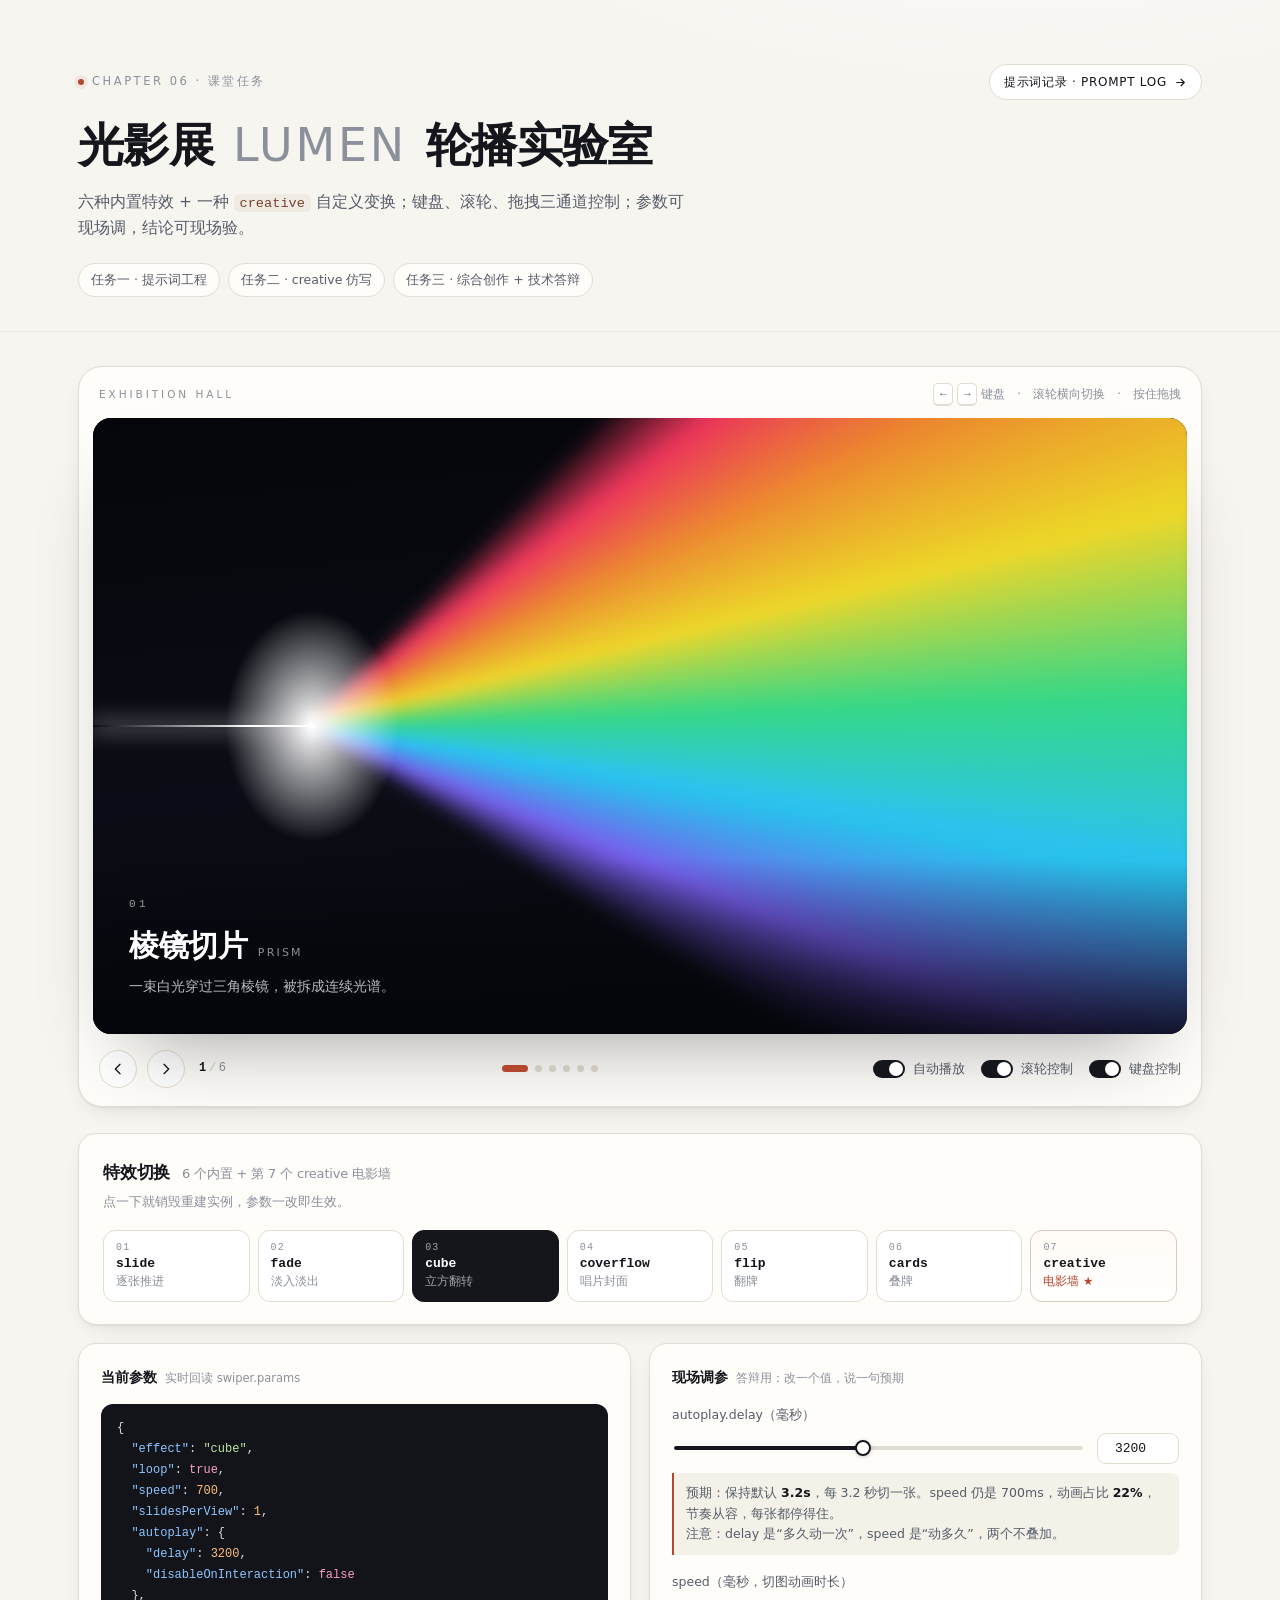
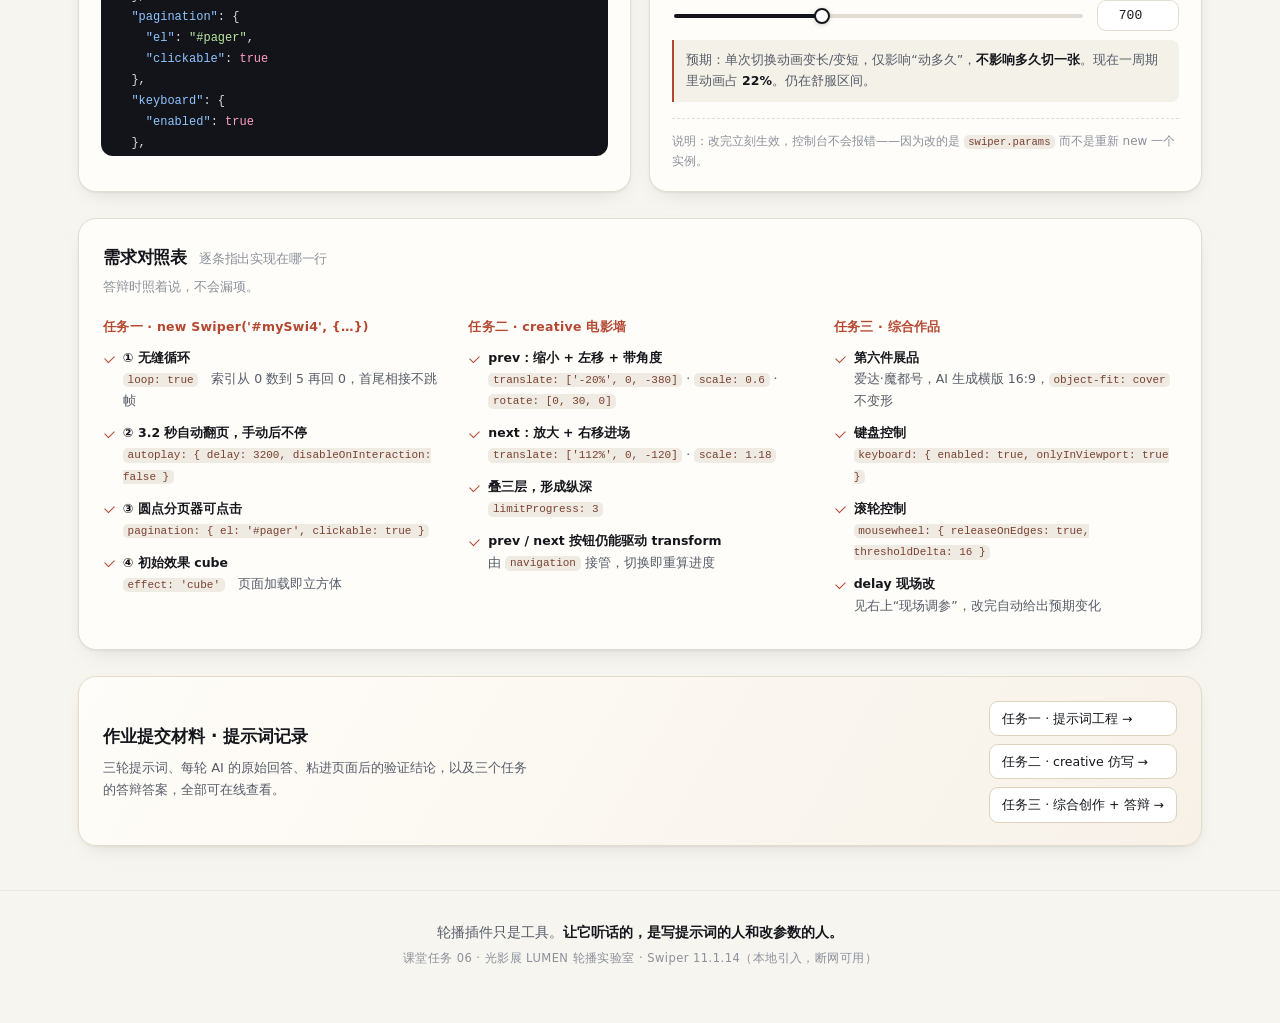
==== index.html @ ff717655 "课堂任务06: Swiper 轮播实验室（提示词工程 / creative 仿写 / 综合创作）" ====
<!doctype html>
<html lang="zh-CN">
<head>
<meta charset="utf-8" />
<meta name="viewport" content="width=device-width, initial-scale=1" />
<title>光影展 LUMEN · 轮播实验室 | 课堂任务 06</title>
<link rel="stylesheet" href="vendor/swiper-bundle.min.css" />
<link rel="stylesheet" href="css/style.css" />
</head>
<body>

<header class="masthead">
  <div class="wrap">
    <div class="masthead__top">
      <p class="kicker"><span class="kicker__dot"></span>CHAPTER 06 · 课堂任务</p>
      <a class="toplink" href="prompts.html">
        提示词记录 · PROMPT LOG
        <svg viewBox="0 0 24 24" aria-hidden="true"><path d="M5 12h14M13 6l6 6-6 6" /></svg>
      </a>
    </div>
    <h1>光影展 <span class="latin">LUMEN</span> 轮播实验室</h1>
    <p class="lede">六种内置特效 + 一种 <code>creative</code> 自定义变换；键盘、滚轮、拖拽三通道控制；参数可现场调，结论可现场验。</p>
    <ul class="badges">
      <li>任务一 · 提示词工程</li>
      <li>任务二 · creative 仿写</li>
      <li>任务三 · 综合创作 + 技术答辩</li>
    </ul>
  </div>
</header>

<main class="wrap">

  <!-- ================= 舞台 ================= -->
  <section class="stage" aria-label="轮播演示区">
    <div class="stage__bar">
      <span class="stage__label">EXHIBITION HALL</span>
      <span class="stage__hint">
        <kbd>←</kbd><kbd>→</kbd> 键盘　·　滚轮横向切换　·　按住拖拽
      </span>
    </div>

    <div class="stage__frame">
      <div class="swiper" id="mySwi4">
        <div class="swiper-wrapper">

          <div class="swiper-slide" data-name="棱镜切片" data-en="PRISM" data-desc="一束白光穿过三角棱镜，被拆成连续光谱——所谓“白”，其实是一整套颜色挤在一起。">
            <div class="art art--prism"></div>
            <div class="slide__caption">
              <span class="slide__no">01</span>
              <h2>棱镜切片<span class="slide__en">PRISM</span></h2>
              <p>一束白光穿过三角棱镜，被拆成连续光谱。</p>
            </div>
          </div>

          <div class="swiper-slide" data-name="霓虹谱" data-en="NEON" data-desc="单色光管按十二平均律排布，把听觉的频率关系翻译成视觉的间距关系。">
            <div class="art art--neon"></div>
            <div class="slide__caption">
              <span class="slide__no">02</span>
              <h2>霓虹谱<span class="slide__en">NEON</span></h2>
              <p>十二根光管，按十二平均律排开。</p>
            </div>
          </div>

          <div class="swiper-slide" data-name="液光" data-en="LIQUID LIGHT" data-desc="三色光在雾箱里缓慢对流，每一次对流的边界都不会重复。">
            <div class="art art--liquid"></div>
            <div class="slide__caption">
              <span class="slide__no">03</span>
              <h2>液光<span class="slide__en">LIQUID LIGHT</span></h2>
              <p>三色光在雾箱里对流，边界永不重复。</p>
            </div>
          </div>

          <div class="swiper-slide" data-name="光轨" data-en="TRACES" data-desc="长曝光记录下的城市车流，像一张被拉长的心电图。">
            <div class="art art--trails"></div>
            <div class="slide__caption">
              <span class="slide__no">04</span>
              <h2>光轨<span class="slide__en">TRACES</span></h2>
              <p>长曝光记录下的车流，是城市的心电图。</p>
            </div>
          </div>

          <div class="swiper-slide" data-name="光谱墙" data-en="SPECTRUM WALL" data-desc="七色竖条与观众的呼吸同步，走近一步，它就亮一分。">
            <div class="art art--spectrum"></div>
            <div class="slide__caption">
              <span class="slide__no">05</span>
              <h2>光谱墙<span class="slide__en">SPECTRUM WALL</span></h2>
              <p>七色竖条随呼吸明暗，走近就亮一分。</p>
            </div>
          </div>

          <div class="swiper-slide" data-name="爱达·魔都号" data-en="ADORA MAGIC CITY" data-desc="首艘国产大型邮轮，2024 年 1 月 1 日自上海吴淞口开启商业首航。总吨位 13.55 万吨，全长 323.6 米，2125 间客房，满载可容纳 5246 人。图由 AI 生成（横版 16:9）。">
            <img class="art art--photo" src="img/exhibit-06-adora.png" alt="黄昏海面上的大型邮轮，AI 生成示意图" />
            <div class="slide__caption">
              <span class="slide__no">06</span>
              <h2>爱达·魔都号<span class="slide__en">ADORA MAGIC CITY</span></h2>
              <p>首艘国产大型邮轮 · 2024.01.01 商业首航 · 13.55 万吨</p>
            </div>
          </div>

        </div>
      </div>
    </div>

    <!-- 控制器 -->
    <div class="controls">
      <div class="controls__nav">
        <button class="navbtn" id="btnPrev" type="button" aria-label="上一张">
          <svg viewBox="0 0 24 24" aria-hidden="true"><path d="M15 5 8 12l7 7" /></svg>
        </button>
        <button class="navbtn" id="btnNext" type="button" aria-label="下一张">
          <svg viewBox="0 0 24 24" aria-hidden="true"><path d="m9 5 7 7-7 7" /></svg>
        </button>
        <span class="counter"><b id="curIndex">1</b><i>/</i><span id="totalIndex">6</span></span>
      </div>

      <div class="swiper-pagination" id="pager"></div>

      <div class="controls__switches">
        <label class="switch">
          <input type="checkbox" id="chkAutoplay" checked />
          <span class="switch__track"><span class="switch__knob"></span></span>
          <span class="switch__text">自动播放</span>
        </label>
        <label class="switch">
          <input type="checkbox" id="chkWheel" checked />
          <span class="switch__track"><span class="switch__knob"></span></span>
          <span class="switch__text">滚轮控制</span>
        </label>
        <label class="switch">
          <input type="checkbox" id="chkKeys" checked />
          <span class="switch__track"><span class="switch__knob"></span></span>
          <span class="switch__text">键盘控制</span>
        </label>
      </div>
    </div>
  </section>

  <!-- ================= 特效切换 ================= -->
  <section class="panel" aria-labelledby="fxTitle">
    <div class="panel__head">
      <h2 id="fxTitle">特效切换 <span class="panel__sub">6 个内置 + 第 7 个 creative 电影墙</span></h2>
      <p class="panel__note">点一下就销毁重建实例，参数一改即生效。</p>
    </div>

    <div class="fxbar" id="fxbar" role="tablist" aria-label="轮播特效">
      <button class="fx" data-fx="slide" role="tab" aria-selected="false"><i>01</i>slide<i class="fx__cn">逐张推进</i></button>
      <button class="fx" data-fx="fade" role="tab" aria-selected="false"><i>02</i>fade<i class="fx__cn">淡入淡出</i></button>
      <button class="fx is-active" data-fx="cube" role="tab" aria-selected="true"><i>03</i>cube<i class="fx__cn">立方翻转</i></button>
      <button class="fx" data-fx="coverflow" role="tab" aria-selected="false"><i>04</i>coverflow<i class="fx__cn">唱片封面</i></button>
      <button class="fx" data-fx="flip" role="tab" aria-selected="false"><i>05</i>flip<i class="fx__cn">翻牌</i></button>
      <button class="fx" data-fx="cards" role="tab" aria-selected="false"><i>06</i>cards<i class="fx__cn">叠牌</i></button>
      <button class="fx fx--star" data-fx="creative" role="tab" aria-selected="false"><i>07</i>creative<i class="fx__cn">电影墙 ★</i></button>
    </div>
  </section>

  <!-- ================= 参数与说明 ================= -->
  <section class="grid">
    <article class="card">
      <h3 class="card__title">当前参数 <span class="card__hint">实时回读 swiper.params</span></h3>
      <pre class="code" id="paramDump"></pre>
    </article>

    <article class="card">
      <h3 class="card__title">现场调参 <span class="card__hint">答辩用：改一个值，说一句预期</span></h3>

      <div class="knob">
        <label for="delayInput">autoplay.delay（毫秒）</label>
        <div class="knob__row">
          <input type="range" id="delayRange" min="800" max="6000" step="100" value="3200" />
          <input type="number" id="delayInput" min="800" max="6000" step="100" value="3200" />
        </div>
        <p class="knob__say" id="delaySay"></p>
      </div>

      <div class="knob">
        <label for="speedInput">speed（毫秒，切图动画时长）</label>
        <div class="knob__row">
          <input type="range" id="speedRange" min="200" max="1600" step="50" value="700" />
          <input type="number" id="speedInput" min="200" max="1600" step="50" value="700" />
        </div>
        <p class="knob__say" id="speedSay"></p>
      </div>

      <p class="card__foot">说明：改完立刻生效，控制台不会报错——因为改的是 <code>swiper.params</code> 而不是重新 new 一个实例。</p>
    </article>
  </section>

  <!-- ================= 任务对照 ================= -->
  <section class="panel">
    <div class="panel__head">
      <h2>需求对照表 <span class="panel__sub">逐条指出实现在哪一行</span></h2>
      <p class="panel__note">答辩时照着说，不会漏项。</p>
    </div>
    <div class="checklist">
      <div class="checklist__col">
        <h4>任务一 · new Swiper('#mySwi4', {…})</h4>
        <ul>
          <li><b>① 无缝循环</b><code>loop: true</code>　索引从 0 数到 5 再回 0，首尾相接不跳帧</li>
          <li><b>② 3.2 秒自动翻页，手动后不停</b><code>autoplay: { delay: 3200, disableOnInteraction: false }</code></li>
          <li><b>③ 圆点分页器可点击</b><code>pagination: { el: '#pager', clickable: true }</code></li>
          <li><b>④ 初始效果 cube</b><code>effect: 'cube'</code>　页面加载即立方体</li>
        </ul>
      </div>
      <div class="checklist__col">
        <h4>任务二 · creative 电影墙</h4>
        <ul>
          <li><b>prev：缩小 + 左移 + 带角度</b><code>translate: ['-20%', 0, -380]</code> · <code>scale: 0.6</code> · <code>rotate: [0, 30, 0]</code></li>
          <li><b>next：放大 + 右移进场</b><code>translate: ['112%', 0, -120]</code> · <code>scale: 1.18</code></li>
          <li><b>叠三层，形成纵深</b><code>limitProgress: 3</code></li>
          <li><b>prev / next 按钮仍能驱动 transform</b>由 <code>navigation</code> 接管，切换即重算进度</li>
        </ul>
      </div>
      <div class="checklist__col">
        <h4>任务三 · 综合作品</h4>
        <ul>
          <li><b>第六件展品</b>爱达·魔都号，AI 生成横版 16:9，<code>object-fit: cover</code> 不变形</li>
          <li><b>键盘控制</b><code>keyboard: { enabled: true, onlyInViewport: true }</code></li>
          <li><b>滚轮控制</b><code>mousewheel: { releaseOnEdges: true, thresholdDelta: 16 }</code></li>
          <li><b>delay 现场改</b>见右上“现场调参”，改完自动给出预期变化</li>
        </ul>
      </div>
    </div>
  </section>

  <!-- ================= 提交材料入口 ================= -->
  <section class="panel cta">
    <div class="cta__text">
      <h2>作业提交材料 · 提示词记录</h2>
      <p>三轮提示词、每轮 AI 的原始回答、粘进页面后的验证结论，以及三个任务的答辩答案，全部可在线查看。</p>
    </div>
    <div class="cta__links">
      <a href="prompts.html#t1">任务一 · 提示词工程 →</a>
      <a href="prompts.html#t2">任务二 · creative 仿写 →</a>
      <a href="prompts.html#t3">任务三 · 综合创作 + 答辩 →</a>
    </div>
  </section>

</main>

<footer class="foot">
  <p>轮播插件只是工具。<b>让它听话的，是写提示词的人和改参数的人。</b></p>
  <p class="foot__meta">课堂任务 06 · 光影展 LUMEN 轮播实验室 · Swiper 11.1.14（本地引入，断网可用）</p>
</footer>

<script src="vendor/swiper-bundle.min.js"></script>
<script src="js/main.js"></script>
</body>
</html>
---- css/style.css ----
/* =========================================================
   光影展 LUMEN · 轮播实验室
   亮色展厅 + 深色展台。Swiper 11.1.14
   ========================================================= */

:root{
  --paper:      #f7f5f0;
  --paper-2:    #fffdf9;
  --ink:        #14161c;
  --ink-2:      #565c68;
  --ink-3:      #8b909b;
  --line:       #e2ddD2;
  --line-soft:  #ece8df;
  --accent:     #b4472f;
  --accent-soft:#f3e7e2;
  --stage:      #07080d;
  --radius:     18px;
  --shadow-sm:  0 1px 2px rgba(20,22,28,.05), 0 8px 24px -12px rgba(20,22,28,.18);
  --shadow-lg:  0 40px 80px -40px rgba(20,22,28,.45);
}

*{ box-sizing:border-box; }

html{ -webkit-text-size-adjust:100%; }

body{
  margin:0;
  background:
    radial-gradient(1200px 600px at 80% -10%, #fff 0%, rgba(255,255,255,0) 60%),
    var(--paper);
  color:var(--ink);
  font-family:system-ui,-apple-system,"Segoe UI","PingFang SC","Microsoft YaHei",sans-serif;
  font-size:15px;
  line-height:1.7;
  -webkit-font-smoothing:antialiased;
}

.wrap{ width:100%; max-width:1180px; margin:0 auto; padding:0 28px; }

code,kbd,pre{ font-family:ui-monospace,"SFMono-Regular",Consolas,"Liberation Mono",monospace; }
code{ font-size:.88em; background:#efebe2; color:#7a4131; padding:.12em .42em; border-radius:5px; }

/* ---------------------------- 页头 ---------------------------- */
.masthead{
  padding:64px 0 34px;
  border-bottom:1px solid var(--line-soft);
  margin-bottom:34px;
}
.kicker{
  display:inline-flex; align-items:center; gap:8px;
  margin:0 0 18px;
  font-size:11.5px; letter-spacing:.22em; text-transform:uppercase;
  color:var(--ink-3);
}
.kicker__dot{
  width:6px; height:6px; border-radius:50%;
  background:var(--accent);
  box-shadow:0 0 0 4px var(--accent-soft);
}
.masthead h1{
  margin:0 0 16px;
  font-size:clamp(30px,4.2vw,46px);
  line-height:1.18;
  letter-spacing:-.015em;
  font-weight:700;
  word-break:keep-all;      /* 中文按“词”换行，不把“轮播实验室”拆成“轮播实验/室” */
  text-wrap:balance;
}
.latin{
  font-style:normal;
  font-weight:300;
  letter-spacing:.06em;
  color:var(--ink-3);
  margin:0 .08em;
}
.lede{
  margin:0 0 22px;
  max-width:62ch;
  color:var(--ink-2);
  font-size:15.5px;
}
.badges{ display:flex; flex-wrap:wrap; gap:8px; margin:0; padding:0; list-style:none; }
.badges li{
  font-size:12.5px;
  padding:5px 12px;
  border:1px solid var(--line);
  border-radius:999px;
  color:var(--ink-2);
  background:var(--paper-2);
}

/* ---------------------------- 展台 ---------------------------- */
.stage{
  border:1px solid var(--line);
  background:var(--paper-2);
  border-radius:calc(var(--radius) + 6px);
  padding:14px;
  box-shadow:var(--shadow-sm);
}
.stage__bar{
  display:flex; align-items:center; justify-content:space-between; gap:16px;
  padding:2px 6px 12px;
}
.stage__label{
  font-size:10.5px; letter-spacing:.28em; color:var(--ink-3);
}
.stage__hint{
  font-size:12px; color:var(--ink-3);
  display:flex; align-items:center; gap:4px; flex-wrap:wrap;
}
kbd{
  display:inline-block;
  min-width:20px; text-align:center;
  padding:1px 5px;
  border:1px solid var(--line);
  border-bottom-width:2px;
  border-radius:5px;
  background:#fff;
  font-size:11px;
  color:var(--ink-2);
}

.stage__frame{
  position:relative;
  aspect-ratio:16/9;
  border-radius:var(--radius);
  overflow:hidden;
  background:var(--stage);
  box-shadow:var(--shadow-lg), inset 0 0 0 1px rgba(255,255,255,.06);
}

.swiper{ width:100%; height:100%; }

.swiper-slide{
  overflow:hidden;
  background:var(--stage);
  border-radius:calc(var(--radius) - 2px);
}

/* ---------------------------- 展品视觉（CSS 光影装置） ---------------------------- */
.art{ position:absolute; inset:0; }

/* 颗粒感，统一质感 */
.art::after{
  content:"";
  position:absolute; inset:0;
  pointer-events:none;
  opacity:.13;
  mix-blend-mode:overlay;
  background-image:url("data:image/svg+xml,%3Csvg xmlns='http://www.w3.org/2000/svg' width='140' height='140'%3E%3Cfilter id='n'%3E%3CfeTurbulence type='fractalNoise' baseFrequency='.85' numOctaves='3' stitchTiles='stitch'/%3E%3C/filter%3E%3Crect width='140' height='140' filter='url(%23n)' opacity='.55'/%3E%3C/svg%3E");
}

/* 01 棱镜 */
.art--prism{
  background:
    radial-gradient(11% 26% at 20% 50%, #fff 0%, rgba(255,255,255,.55) 32%, rgba(255,255,255,0) 72%),
    linear-gradient(175deg,#05060a 0%,#0b0d16 55%,#05060a 100%);
}
.art--prism::before{
  content:"";
  position:absolute; left:19%; top:50%;
  width:82%; height:180%;
  transform:translateY(-50%);
  background:conic-gradient(from 0deg at 0% 50%,
    rgba(255,59,92,0)    44deg,
    rgba(255,59,92,.92)  53deg,
    rgba(255,146,59,.92) 64deg,
    rgba(255,229,59,.92) 76deg,
    rgba(72,224,143,.92) 88deg,
    rgba(59,200,255,.92) 100deg,
    rgba(123,97,255,.92) 112deg,
    rgba(123,97,255,0)   122deg);
  filter:blur(7px) saturate(1.2);
  mix-blend-mode:screen;
}
/* 入射白光 */
.art--prism::after{
  content:"";
  position:absolute; left:0; top:50%;
  width:20%; height:2px;
  transform:translateY(-1px);
  background:linear-gradient(90deg,rgba(255,255,255,0),#fff 72%,rgba(255,255,255,.9));
  box-shadow:0 0 22px 3px rgba(255,255,255,.5);
  opacity:1; mix-blend-mode:normal;
}

/* 02 霓虹 */
.art--neon{
  background:radial-gradient(120% 95% at 50% 112%, #1c1132 0%, #0a0711 52%, #05060a 100%);
}
.art--neon::before{
  content:"";
  position:absolute; inset:20% 9% 16%;
  background:repeating-linear-gradient(90deg,
    transparent 0 4.4%,
    rgba(255,62,140,.95) 4.4% 5.7%,
    transparent 5.7% 9.6%);
  border-radius:8px;
  filter:drop-shadow(0 0 16px rgba(255,62,140,.6)) blur(.35px);
  -webkit-mask:linear-gradient(90deg,transparent,#000 9%,#000 91%,transparent);
          mask:linear-gradient(90deg,transparent,#000 9%,#000 91%,transparent);
}

/* 03 液光 */
.art--liquid{
  background:
    radial-gradient(58% 78% at 22% 32%, rgba(43,27,107,.95), rgba(0,0,0,0) 66%),
    radial-gradient(52% 66% at 74% 62%, rgba(15,111,122,.92), rgba(0,0,0,0) 66%),
    radial-gradient(44% 56% at 52% 16%, rgba(122,31,77,.85), rgba(0,0,0,0) 66%),
    #05060b;
}
.art--liquid::before{
  content:"";
  position:absolute; inset:-16%;
  background:
    radial-gradient(closest-side at 32% 42%, rgba(122,170,255,.85), rgba(0,0,0,0)),
    radial-gradient(closest-side at 67% 58%, rgba(255,120,180,.8),  rgba(0,0,0,0)),
    radial-gradient(closest-side at 46% 72%, rgba(120,255,214,.5),  rgba(0,0,0,0));
  filter:blur(58px) contrast(1.25) saturate(1.3);
  mix-blend-mode:screen;
}

/* 04 光轨 */
.art--trails{
  background:radial-gradient(85% 85% at 16% 20%, #0a1430 0%, #04050a 72%);
}
.art--trails::before{
  content:"";
  position:absolute; inset:-32%;
  transform:rotate(-16deg);
  background:repeating-linear-gradient(90deg,
    transparent 0 30px,
    rgba(120,200,255,.82) 30px 34px,
    transparent 34px 72px,
    rgba(255,140,90,.7) 72px 75px,
    transparent 75px 132px);
  filter:blur(2.4px);
  mix-blend-mode:screen;
  opacity:.85;
  -webkit-mask:linear-gradient(118deg,#000 18%,rgba(0,0,0,0) 86%);
          mask:linear-gradient(118deg,#000 18%,rgba(0,0,0,0) 86%);
}

/* 05 光谱墙 */
.art--spectrum{
  background:radial-gradient(95% 75% at 50% 50%, #0c0e18, #04050a 78%);
}
.art--spectrum::before{
  content:"";
  position:absolute; inset:16% 12%;
  background:linear-gradient(90deg,#ff2d55,#ff9500,#ffe600,#34d399,#22d3ee,#4f7cff,#a855f7,#ff2d55);
  -webkit-mask:repeating-linear-gradient(90deg,#000 0 10px,transparent 10px 15px);
          mask:repeating-linear-gradient(90deg,#000 0 10px,transparent 10px 15px);
  filter:blur(1.1px) saturate(1.3);
  box-shadow:0 0 90px rgba(120,120,255,.38);
}

/* 06 AI 生成实拍感图片 */
img.art--photo{
  width:100%; height:100%;
  object-fit:cover;
  object-position:center 38%;
  display:block;
}

/* 文字压层 */
.slide__caption{
  position:absolute; left:0; right:0; bottom:0;
  padding:clamp(16px,3.2vw,36px);
  padding-right:clamp(90px,16vw,180px);
  color:#fff;
  background:linear-gradient(to top,rgba(4,5,10,.86) 0%,rgba(4,5,10,.42) 46%,rgba(4,5,10,0) 100%);
}
.slide__no{
  display:block;
  font-family:ui-monospace,Consolas,monospace;
  font-size:11px; letter-spacing:.3em;
  color:rgba(255,255,255,.6);
  margin-bottom:6px;
}
.slide__caption h2{
  margin:0 0 4px;
  font-size:clamp(18px,2.5vw,30px);
  font-weight:700;
  letter-spacing:-.01em;
  display:flex; align-items:baseline; gap:10px; flex-wrap:wrap;
}
.slide__en{
  font-size:11px; font-weight:400; letter-spacing:.2em;
  color:rgba(255,255,255,.55);
}
.slide__caption p{
  margin:0;
  font-size:clamp(12px,1.2vw,13.5px);
  color:rgba(255,255,255,.72);
  max-width:46ch;
}

/* ---------------------------- 控制器 ---------------------------- */
.controls{
  display:flex; align-items:center; justify-content:space-between;
  gap:18px; flex-wrap:wrap;
  padding:16px 6px 4px;
}
.controls__nav{ display:flex; align-items:center; gap:10px; }

.navbtn{
  width:38px; height:38px;
  display:grid; place-items:center;
  border:1px solid var(--line);
  border-radius:50%;
  background:#fff;
  color:var(--ink);
  cursor:pointer;
  transition:background .18s ease, color .18s ease, border-color .18s ease, transform .18s ease;
}
.navbtn svg{ width:16px; height:16px; fill:none; stroke:currentColor; stroke-width:2; stroke-linecap:round; stroke-linejoin:round; }
.navbtn:hover{ background:var(--ink); color:#fff; border-color:var(--ink); }
.navbtn:active{ transform:scale(.94); }
.navbtn.swiper-button-disabled{ opacity:.32; cursor:default; }
.navbtn:focus-visible{ outline:2px solid var(--accent); outline-offset:2px; }

.counter{
  font-family:ui-monospace,Consolas,monospace;
  font-size:12px; color:var(--ink-3);
  margin-left:4px; letter-spacing:.06em;
}
.counter b{ color:var(--ink); font-weight:600; }
.counter i{ font-style:normal; margin:0 2px; opacity:.5; }

/* 分页器（外部元素，需覆盖 Swiper 的绝对定位） */
.swiper-pagination{
  position:static !important;
  display:flex; align-items:center; gap:7px;
  width:auto !important;
  transform:none !important;
}
.swiper-pagination-bullet{
  width:7px; height:7px; margin:0 !important;
  border-radius:999px;
  background:#cfc9bd;
  opacity:1;
  transition:width .25s ease, background .25s ease;
}
.swiper-pagination-bullet-active{
  width:26px;
  background:var(--accent);
}

.controls__switches{ display:flex; align-items:center; gap:16px; flex-wrap:wrap; }

.switch{ display:inline-flex; align-items:center; gap:8px; cursor:pointer; user-select:none; }
.switch input{ position:absolute; opacity:0; width:0; height:0; }
.switch__track{
  width:32px; height:18px; border-radius:999px;
  background:#dcd6ca;
  position:relative;
  transition:background .2s ease;
  flex:0 0 auto;
}
.switch__knob{
  position:absolute; top:2px; left:2px;
  width:14px; height:14px; border-radius:50%;
  background:#fff;
  box-shadow:0 1px 2px rgba(0,0,0,.22);
  transition:transform .2s ease;
}
.switch input:checked + .switch__track{ background:var(--ink); }
.switch input:checked + .switch__track .switch__knob{ transform:translateX(14px); }
.switch input:focus-visible + .switch__track{ outline:2px solid var(--accent); outline-offset:2px; }
.switch__text{ font-size:12.5px; color:var(--ink-2); }

/* ---------------------------- 面板 ---------------------------- */
.panel{
  margin-top:26px;
  border:1px solid var(--line);
  background:var(--paper-2);
  border-radius:var(--radius);
  padding:24px 24px 22px;
  box-shadow:var(--shadow-sm);
}
.panel__head{ margin-bottom:18px; }
.panel__head h2{
  margin:0 0 4px;
  font-size:17px; font-weight:650; letter-spacing:-.01em;
}
.panel__sub{ font-weight:400; font-size:13px; color:var(--ink-3); margin-left:6px; }
.panel__note{ margin:0; font-size:12.5px; color:var(--ink-3); }

/* 特效按钮 */
.fxbar{ display:grid; grid-template-columns:repeat(7,minmax(0,1fr)); gap:8px; }
.fx{
  position:relative;
  display:flex; flex-direction:column; align-items:flex-start; gap:3px;
  padding:11px 12px 12px;
  border:1px solid var(--line);
  border-radius:12px;
  background:#fff;
  color:var(--ink);
  font-family:ui-monospace,Consolas,monospace;
  font-size:13px; font-weight:600;
  cursor:pointer;
  text-align:left;
  transition:border-color .18s ease, background .18s ease, color .18s ease, transform .18s ease;
}
.fx i{
  font-style:normal;
  font-size:10px; letter-spacing:.12em;
  color:var(--ink-3);
  font-weight:400;
}
.fx .fx__cn{
  font-family:system-ui,"PingFang SC","Microsoft YaHei",sans-serif;
  font-size:11.5px; font-weight:400; color:var(--ink-3);
  letter-spacing:0;
}
.fx:hover{ border-color:#c9c2b4; transform:translateY(-1px); }
.fx.is-active{
  background:var(--ink); color:#fff; border-color:var(--ink);
}
.fx.is-active i,.fx.is-active .fx__cn{ color:rgba(255,255,255,.6); }
.fx--star{ border-color:#ddc9b8; background:linear-gradient(180deg,#fffaf5,#fff); }
.fx--star .fx__cn{ color:var(--accent); }
.fx--star.is-active{ background:linear-gradient(180deg,#b4472f,#9a3722); border-color:#9a3722; }
.fx--star.is-active .fx__cn{ color:rgba(255,255,255,.78); }
.fx:focus-visible{ outline:2px solid var(--accent); outline-offset:2px; }

/* ---------------------------- 两列卡片 ---------------------------- */
.grid{
  display:grid; grid-template-columns:1fr 1fr; gap:18px;
  margin-top:18px;
}
.card{
  border:1px solid var(--line);
  background:var(--paper-2);
  border-radius:var(--radius);
  padding:22px 22px 20px;
  box-shadow:var(--shadow-sm);
  min-width:0;
}
.card__title{
  margin:0 0 14px;
  font-size:14px; font-weight:650;
  display:flex; align-items:baseline; gap:8px; flex-wrap:wrap;
}
.card__hint{ font-size:11.5px; font-weight:400; color:var(--ink-3); }
.card__foot{
  margin:16px 0 0;
  padding-top:13px;
  border-top:1px dashed var(--line);
  font-size:12px; color:var(--ink-3); line-height:1.65;
}

.code{
  margin:0;
  padding:14px 16px;
  background:#12141a;
  color:#d7dbe4;
  border-radius:12px;
  font-size:12px;
  line-height:1.75;
  overflow:auto;
  max-height:352px;
}
.code .k{ color:#8ec5ff; }
.code .s{ color:#b8e6a0; }
.code .n{ color:#ffbf7a; }
.code .b{ color:#ff9ec4; }
.code .c{ color:#6d7484; }

.knob{ margin-bottom:16px; }
.knob:last-of-type{ margin-bottom:0; }
.knob label{ display:block; font-size:12.5px; color:var(--ink-2); margin-bottom:8px; }
.knob__row{ display:flex; align-items:center; gap:12px; }

input[type="range"]{
  -webkit-appearance:none; appearance:none;
  flex:1; height:4px; border-radius:999px;
  background:linear-gradient(90deg,var(--ink) 0%,var(--ink) 40%,#e2ddd2 40%,#e2ddd2 100%);
  outline:none;
}
input[type="range"]::-webkit-slider-thumb{
  -webkit-appearance:none; appearance:none;
  width:16px; height:16px; border-radius:50%;
  background:#fff; border:2px solid var(--ink);
  cursor:pointer; box-shadow:0 1px 4px rgba(0,0,0,.2);
}
input[type="number"]{
  width:82px;
  padding:7px 9px;
  border:1px solid var(--line);
  border-radius:9px;
  background:#fff;
  font-family:ui-monospace,Consolas,monospace;
  font-size:13px;
  color:var(--ink);
  text-align:center;
}
input[type="number"]:focus{ outline:2px solid var(--accent); outline-offset:1px; border-color:transparent; }

.knob__say{
  margin:9px 0 0;
  font-size:12.5px;
  line-height:1.66;
  color:var(--ink-2);
  padding:10px 12px;
  background:#f4f1e9;
  border-left:2px solid var(--accent);
  border-radius:0 8px 8px 0;
}
.knob__say b{ color:var(--ink); }

/* ---------------------------- 对照表 ---------------------------- */
.checklist{ display:grid; grid-template-columns:repeat(3,1fr); gap:22px; }
.checklist__col h4{
  margin:0 0 10px;
  font-size:12.5px; font-weight:650;
  color:var(--accent);
  letter-spacing:.02em;
}
.checklist__col ul{ margin:0; padding:0; list-style:none; }
.checklist__col li{
  position:relative;
  padding-left:20px;
  margin-bottom:11px;
  font-size:12.5px;
  line-height:1.7;
  color:var(--ink-2);
}
.checklist__col li::before{
  content:"";
  position:absolute; left:2px; top:.62em;
  width:8px; height:5px;
  border-left:1.6px solid var(--accent);
  border-bottom:1.6px solid var(--accent);
  transform:rotate(-45deg);
}
.checklist__col li b{ display:block; color:var(--ink); font-weight:600; }
.checklist__col code{ font-size:11px; }

/* ---------------------------- 页脚 ---------------------------- */
.foot{
  margin-top:44px;
  padding:30px 0 48px;
  border-top:1px solid var(--line-soft);
  text-align:center;
}
.foot p{ margin:0 0 6px; font-size:13.5px; color:var(--ink-2); }
.foot b{ color:var(--ink); }
.foot__meta{ font-size:11.5px !important; color:var(--ink-3) !important; letter-spacing:.04em; }

/* ---------------------------- 响应式 ---------------------------- */
@media (max-width:920px){
  .grid{ grid-template-columns:1fr; }
  .checklist{ grid-template-columns:1fr; gap:16px; }
  .fxbar{ grid-template-columns:repeat(4,minmax(0,1fr)); }
  .masthead{ padding:44px 0 26px; }
}
@media (max-width:640px){
  .wrap{ padding:0 16px; }
  .stage{ padding:9px; }
  .stage__hint{ display:none; }
  .fxbar{ grid-template-columns:repeat(2,minmax(0,1fr)); }
  .controls{ gap:12px; }
  .controls__switches{ gap:12px; }
  .panel{ padding:18px 16px; }
  .slide__caption{ padding-right:clamp(16px,3.2vw,36px); }
}

@media (prefers-reduced-motion:reduce){
  *{ transition-duration:.01ms !important; }
}

/* =========================================================
   附加：首页 → 提示词记录的入口
   ========================================================= */
.masthead__top{
  display:flex; align-items:center; justify-content:space-between;
  gap:16px; flex-wrap:wrap;
  margin-bottom:18px;
}
.masthead__top .kicker{ margin:0; }

.toplink{
  display:inline-flex; align-items:center; gap:7px;
  padding:7px 14px;
  border:1px solid var(--line);
  border-radius:999px;
  background:#fff;
  color:var(--ink);
  text-decoration:none;
  font-size:12px; letter-spacing:.06em;
  transition:border-color .18s ease, background .18s ease, color .18s ease;
}
.toplink:hover{ border-color:var(--ink); background:var(--ink); color:#fff; }
.toplink svg{ width:13px; height:13px; fill:none; stroke:currentColor; stroke-width:2; stroke-linecap:round; stroke-linejoin:round; }

/* 提交材料入口卡片 */
.cta{
  display:flex; align-items:center; justify-content:space-between;
  gap:26px; flex-wrap:wrap;
  background:linear-gradient(120deg,#fffdf9 0%, #f7f1e8 100%);
  border-color:#e5dbcb;
}
.cta__text{ min-width:260px; flex:1; }
.cta__text h2{ margin:0 0 6px; font-size:17px; font-weight:650; }
.cta__text p{ margin:0; font-size:13px; color:var(--ink-2); max-width:52ch; }
.cta__links{ display:flex; flex-direction:column; gap:8px; }
.cta__links a{
  display:inline-flex; align-items:center; gap:6px;
  font-size:12.5px; color:var(--ink);
  text-decoration:none;
  padding:6px 12px;
  border:1px solid #ddd0bc;
  border-radius:9px;
  background:#fff;
  transition:border-color .18s, transform .18s, color .18s;
}
.cta__links a:hover{ border-color:var(--accent); color:var(--accent); transform:translateX(2px); }

/* =========================================================
   提示词记录页（prompts.html）
   ========================================================= */
.page-log{ background:var(--paper); }

.masthead--log{ padding-bottom:30px; }
.masthead--log .wrap{ max-width:900px; }
.log-nav{ display:flex; gap:9px; flex-wrap:wrap; margin-top:22px; }
.btn{
  display:inline-flex; align-items:center; gap:6px;
  padding:8px 15px;
  border:1px solid var(--ink);
  border-radius:999px;
  background:var(--ink);
  color:#fff;
  font-size:12.5px;
  text-decoration:none;
  transition:opacity .18s, transform .18s;
}
.btn:hover{ opacity:.86; transform:translateY(-1px); }
.btn--ghost{ background:#fff; color:var(--ink-2); border-color:var(--line); }
.btn--ghost:hover{ border-color:var(--ink); color:var(--ink); opacity:1; }

.log-wrap{ max-width:900px; padding-bottom:10px; }

.log-sec{
  padding:8px 0 34px;
  border-bottom:1px solid var(--line-soft);
  margin-bottom:34px;
}
.log-sec:last-of-type{ border-bottom:0; }

.log-sec__head{ margin-bottom:22px; }
.log-sec__no{
  display:inline-block;
  font-family:ui-monospace,Consolas,monospace;
  font-size:10.5px; letter-spacing:.24em;
  color:var(--accent);
  border:1px solid var(--accent-soft);
  background:var(--accent-soft);
  padding:3px 9px;
  border-radius:5px;
  margin-bottom:10px;
}
.log-sec__head h2{
  margin:0 0 10px;
  font-size:clamp(20px,2.6vw,26px);
  line-height:1.35;
  letter-spacing:-.01em;
}
.log-sec__goal{
  margin:0;
  font-size:13.5px;
  color:var(--ink-2);
  line-height:1.8;
  padding:12px 15px;
  background:#f2eee6;
  border-radius:10px;
}

.round{
  margin-top:26px;
  padding-top:24px;
  border-top:1px dashed var(--line);
}
.round:first-of-type{ border-top:0; padding-top:0; }
.round__tag{
  display:inline-block;
  font-family:ui-monospace,Consolas,monospace;
  font-size:11px; letter-spacing:.16em;
  color:var(--ink-3);
  margin-bottom:12px;
}
.round__tag--ok{ color:#2f7d51; }

/* 提示词块 */
.prompt{
  border:1px solid #d9cdb9;
  border-left:3px solid var(--accent);
  border-radius:0 12px 12px 0;
  background:linear-gradient(180deg,#fffaf3,#fffdf9);
  overflow:hidden;
}
.prompt__head{
  display:flex; align-items:center; justify-content:space-between; gap:12px;
  padding:10px 15px;
  border-bottom:1px solid #ece2d3;
  font-size:11.5px; letter-spacing:.12em; text-transform:uppercase;
  color:var(--ink-3);
}
.copy{
  border:1px solid var(--line);
  background:#fff;
  color:var(--ink-2);
  font-size:11px;
  padding:3px 9px;
  border-radius:6px;
  cursor:pointer;
  letter-spacing:0;
  transition:all .16s ease;
}
.copy:hover{ border-color:var(--ink); color:var(--ink); }
.copy.is-done{ border-color:#2f7d51; color:#2f7d51; }
.prompt__body{
  padding:14px 16px;
  font-size:13.5px;
  line-height:1.85;
  color:var(--ink);
}

/* AI 回答块 */
.answer{
  margin-top:12px;
  border-radius:12px;
  overflow:hidden;
  border:1px solid #232733;
  background:#12141a;
}
.answer--bad{ border-color:#6b2b23; }
.answer__head{
  display:flex; align-items:center; gap:8px;
  padding:9px 15px;
  border-bottom:1px solid rgba(255,255,255,.08);
  font-size:11.5px; letter-spacing:.1em;
  color:#9aa1b1;
}
.answer--bad .answer__head{ color:#e79c8e; }
.answer__head em{ font-style:normal; font-size:10.5px; color:#5f6675; }
.answer pre{
  margin:0;
  padding:15px 17px;
  overflow-x:auto;
  font-size:12px;
  line-height:1.8;
  color:#d7dbe4;
}
.answer pre code{ background:none; color:inherit; padding:0; font-size:inherit; }
.answer__after{
  margin:0;
  padding:12px 17px 15px;
  font-size:12.5px;
  line-height:1.8;
  color:#a9b0c0;
  border-top:1px solid rgba(255,255,255,.06);
}
.answer__after code{ background:rgba(255,255,255,.1); color:#ffd9a8; }

/* 验证表 */
.verify{
  width:100%;
  border-collapse:collapse;
  margin-top:16px;
  font-size:12.5px;
  background:#fff;
  border:1px solid var(--line);
  border-radius:10px;
  overflow:hidden;
}
.verify th,.verify td{
  padding:9px 12px;
  text-align:left;
  border-bottom:1px solid var(--line-soft);
  vertical-align:top;
}
.verify th{
  font-size:11px; font-weight:600; letter-spacing:.08em;
  color:var(--ink-3);
  background:#f6f3ec;
}
.verify tr:last-child td{ border-bottom:0; }
.verify td:first-child{ white-space:nowrap; color:var(--ink-2); }
.v-col{ white-space:nowrap; font-weight:600; }
.v-col.ok{ color:#2f7d51; }
.v-col.no{ color:#b4472f; }

/* 截图位 */
.shot{
  margin:18px 0 0;
  border:1px solid var(--line);
  border-radius:12px;
  overflow:hidden;
  background:#fff;
}
.shot img{ display:block; width:100%; height:auto; }
.shot figcaption{
  padding:9px 14px;
  font-size:11.5px;
  color:var(--ink-3);
  border-top:1px solid var(--line-soft);
  background:#faf8f3;
}
.shot.is-empty{
  border-style:dashed;
  background:#faf8f3;
}
.shot.is-empty::before{
  content:"截图位 · 把这轮真实对话截图存成同名文件放进 img/ 即可";
  display:block;
  padding:26px 16px;
  text-align:center;
  font-size:12px;
  color:var(--ink-3);
}

.insight{
  margin:16px 0 0;
  padding:12px 15px;
  font-size:12.5px;
  line-height:1.8;
  color:var(--ink-2);
  background:#f4f1e9;
  border-radius:10px;
}

/* 答辩问答 */
.qa{ margin-top:28px; }
.qa h3{
  margin:0 0 12px;
  font-size:14px; font-weight:650;
  letter-spacing:.02em;
}
.qa details{
  border:1px solid var(--line);
  border-radius:10px;
  background:var(--paper-2);
  margin-bottom:9px;
  overflow:hidden;
}
.qa summary{
  cursor:pointer;
  padding:11px 15px;
  font-size:13px; font-weight:600;
  color:var(--ink);
  list-style:none;
  display:flex; align-items:center; gap:9px;
}
.qa summary::-webkit-details-marker{ display:none; }
.qa summary::before{
  content:"?";
  flex:0 0 auto;
  width:18px; height:18px;
  display:grid; place-items:center;
  border-radius:50%;
  background:var(--accent-soft);
  color:var(--accent);
  font-size:11px; font-weight:700;
}
.qa details[open] summary{ border-bottom:1px solid var(--line-soft); }
.qa details > p,
.qa details > ul{
  margin:0;
  padding:12px 16px;
  font-size:13px;
  line-height:1.85;
  color:var(--ink-2);
}
.qa details > p + p{ padding-top:0; }
.qa ul.tight{ padding-left:32px; }
.qa ul.tight li{ margin-bottom:5px; }
.qa .verify{ margin:12px 16px; width:calc(100% - 32px); }
.qa .kv{
  margin:12px 16px 14px !important;
  padding:10px 13px !important;
  background:#f4f1e9;
  border-left:2px solid var(--accent);
  border-radius:0 8px 8px 0;
  font-size:12.5px !important;
}

/* 收尾 */
.log-end{
  margin:34px 0 10px;
  padding:26px 26px 22px;
  border:1px solid var(--line);
  border-radius:var(--radius);
  background:var(--paper-2);
}
.log-end h2{ margin:0 0 14px; font-size:16px; font-weight:650; }
.steps{ margin:0; padding-left:20px; }
.steps li{ font-size:12.5px; line-height:1.9; color:var(--ink-2); }

@media (max-width:640px){
  .log-wrap{ padding:0 16px; }
  .prompt__body{ font-size:13px; padding:12px 14px; }
  .answer pre{ font-size:11px; padding:12px 13px; }
  .verify{ font-size:11.5px; }
  .verify th,.verify td{ padding:8px 9px; }
  .log-end{ padding:20px 18px; }
}
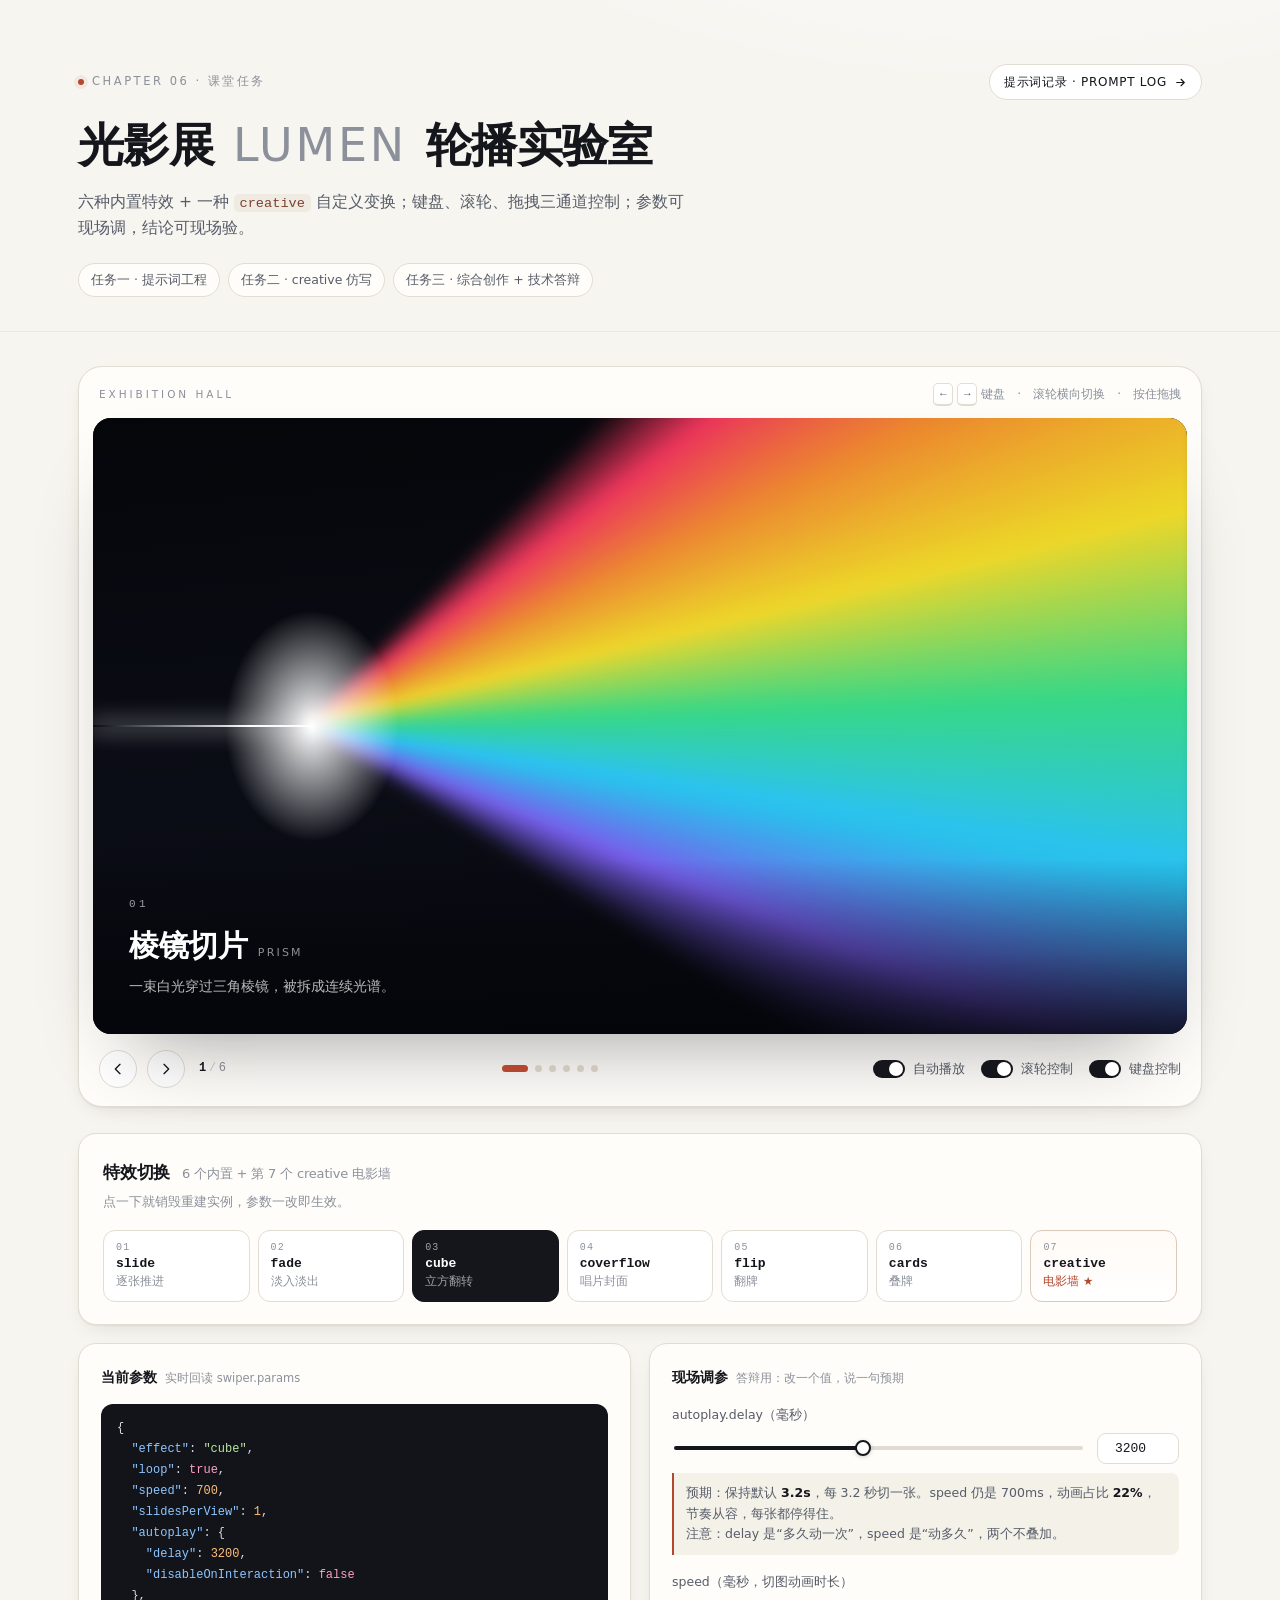
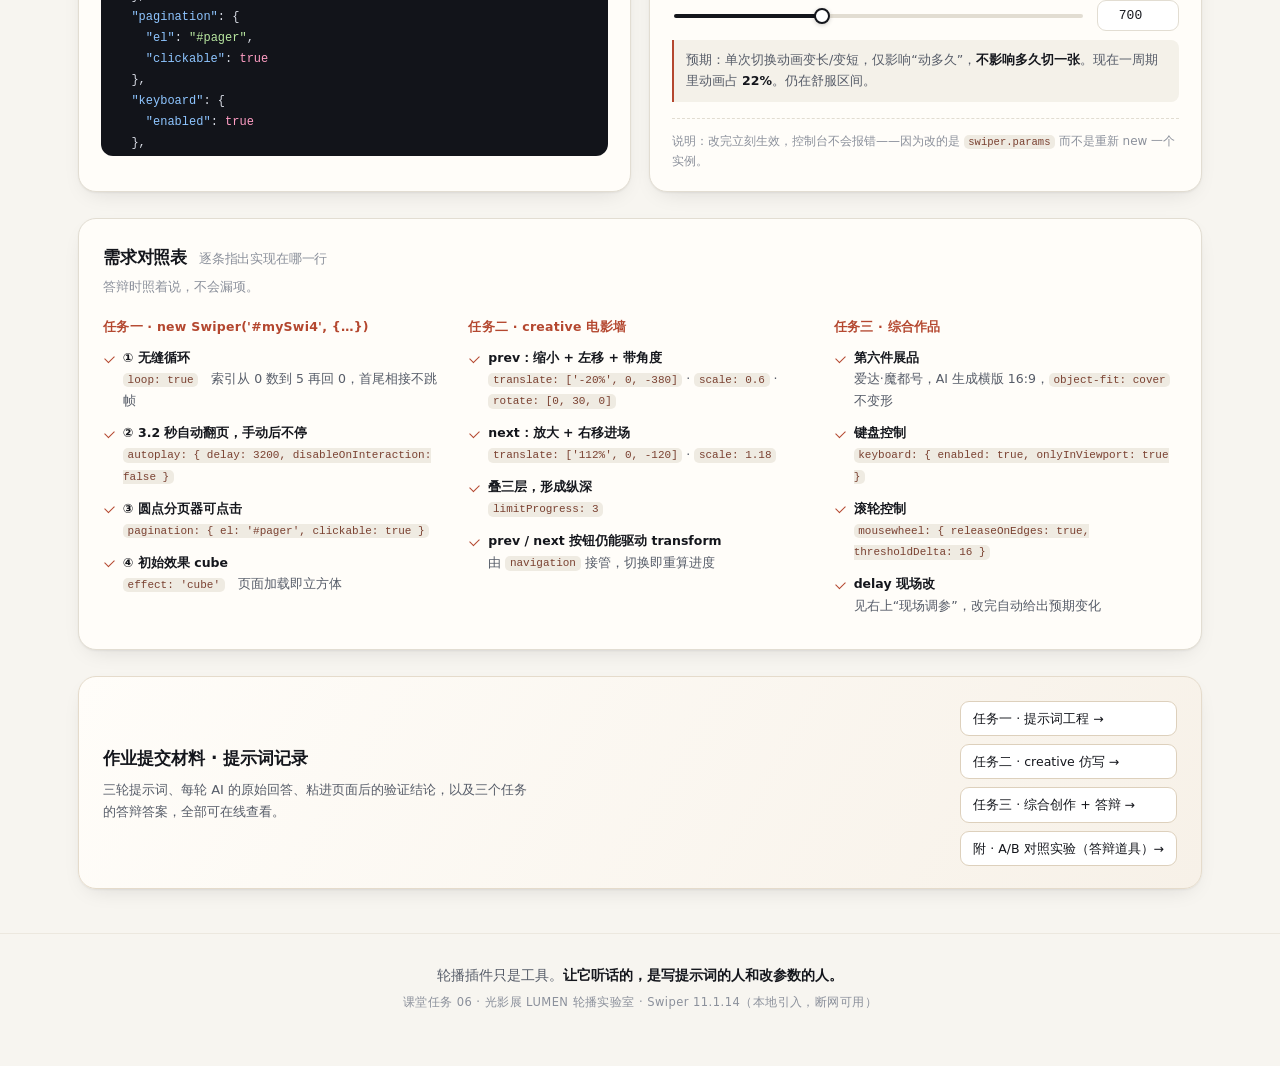
==== commit 889f72eb: "feat: 补 4 张实拍记录 + A/B 对照实验页 + 核心包复现页；修正 disableOnInteraction 默认值说法" ====
--- a/index.html
+++ b/index.html
@@ -1,248 +1,249 @@
-<!doctype html>
-<html lang="zh-CN">
-<head>
-<meta charset="utf-8" />
-<meta name="viewport" content="width=device-width, initial-scale=1" />
-<title>光影展 LUMEN · 轮播实验室 | 课堂任务 06</title>
-<link rel="stylesheet" href="vendor/swiper-bundle.min.css" />
-<link rel="stylesheet" href="css/style.css" />
-</head>
-<body>
-
-<header class="masthead">
-  <div class="wrap">
-    <div class="masthead__top">
-      <p class="kicker"><span class="kicker__dot"></span>CHAPTER 06 · 课堂任务</p>
-      <a class="toplink" href="prompts.html">
-        提示词记录 · PROMPT LOG
-        <svg viewBox="0 0 24 24" aria-hidden="true"><path d="M5 12h14M13 6l6 6-6 6" /></svg>
-      </a>
-    </div>
-    <h1>光影展 <span class="latin">LUMEN</span> 轮播实验室</h1>
-    <p class="lede">六种内置特效 + 一种 <code>creative</code> 自定义变换；键盘、滚轮、拖拽三通道控制；参数可现场调，结论可现场验。</p>
-    <ul class="badges">
-      <li>任务一 · 提示词工程</li>
-      <li>任务二 · creative 仿写</li>
-      <li>任务三 · 综合创作 + 技术答辩</li>
-    </ul>
-  </div>
-</header>
-
-<main class="wrap">
-
-  <!-- ================= 舞台 ================= -->
-  <section class="stage" aria-label="轮播演示区">
-    <div class="stage__bar">
-      <span class="stage__label">EXHIBITION HALL</span>
-      <span class="stage__hint">
-        <kbd>←</kbd><kbd>→</kbd> 键盘　·　滚轮横向切换　·　按住拖拽
-      </span>
-    </div>
-
-    <div class="stage__frame">
-      <div class="swiper" id="mySwi4">
-        <div class="swiper-wrapper">
-
-          <div class="swiper-slide" data-name="棱镜切片" data-en="PRISM" data-desc="一束白光穿过三角棱镜，被拆成连续光谱——所谓“白”，其实是一整套颜色挤在一起。">
-            <div class="art art--prism"></div>
-            <div class="slide__caption">
-              <span class="slide__no">01</span>
-              <h2>棱镜切片<span class="slide__en">PRISM</span></h2>
-              <p>一束白光穿过三角棱镜，被拆成连续光谱。</p>
-            </div>
-          </div>
-
-          <div class="swiper-slide" data-name="霓虹谱" data-en="NEON" data-desc="单色光管按十二平均律排布，把听觉的频率关系翻译成视觉的间距关系。">
-            <div class="art art--neon"></div>
-            <div class="slide__caption">
-              <span class="slide__no">02</span>
-              <h2>霓虹谱<span class="slide__en">NEON</span></h2>
-              <p>十二根光管，按十二平均律排开。</p>
-            </div>
-          </div>
-
-          <div class="swiper-slide" data-name="液光" data-en="LIQUID LIGHT" data-desc="三色光在雾箱里缓慢对流，每一次对流的边界都不会重复。">
-            <div class="art art--liquid"></div>
-            <div class="slide__caption">
-              <span class="slide__no">03</span>
-              <h2>液光<span class="slide__en">LIQUID LIGHT</span></h2>
-              <p>三色光在雾箱里对流，边界永不重复。</p>
-            </div>
-          </div>
-
-          <div class="swiper-slide" data-name="光轨" data-en="TRACES" data-desc="长曝光记录下的城市车流，像一张被拉长的心电图。">
-            <div class="art art--trails"></div>
-            <div class="slide__caption">
-              <span class="slide__no">04</span>
-              <h2>光轨<span class="slide__en">TRACES</span></h2>
-              <p>长曝光记录下的车流，是城市的心电图。</p>
-            </div>
-          </div>
-
-          <div class="swiper-slide" data-name="光谱墙" data-en="SPECTRUM WALL" data-desc="七色竖条与观众的呼吸同步，走近一步，它就亮一分。">
-            <div class="art art--spectrum"></div>
-            <div class="slide__caption">
-              <span class="slide__no">05</span>
-              <h2>光谱墙<span class="slide__en">SPECTRUM WALL</span></h2>
-              <p>七色竖条随呼吸明暗，走近就亮一分。</p>
-            </div>
-          </div>
-
-          <div class="swiper-slide" data-name="爱达·魔都号" data-en="ADORA MAGIC CITY" data-desc="首艘国产大型邮轮，2024 年 1 月 1 日自上海吴淞口开启商业首航。总吨位 13.55 万吨，全长 323.6 米，2125 间客房，满载可容纳 5246 人。图由 AI 生成（横版 16:9）。">
-            <img class="art art--photo" src="img/exhibit-06-adora.png" alt="黄昏海面上的大型邮轮，AI 生成示意图" />
-            <div class="slide__caption">
-              <span class="slide__no">06</span>
-              <h2>爱达·魔都号<span class="slide__en">ADORA MAGIC CITY</span></h2>
-              <p>首艘国产大型邮轮 · 2024.01.01 商业首航 · 13.55 万吨</p>
-            </div>
-          </div>
-
-        </div>
-      </div>
-    </div>
-
-    <!-- 控制器 -->
-    <div class="controls">
-      <div class="controls__nav">
-        <button class="navbtn" id="btnPrev" type="button" aria-label="上一张">
-          <svg viewBox="0 0 24 24" aria-hidden="true"><path d="M15 5 8 12l7 7" /></svg>
-        </button>
-        <button class="navbtn" id="btnNext" type="button" aria-label="下一张">
-          <svg viewBox="0 0 24 24" aria-hidden="true"><path d="m9 5 7 7-7 7" /></svg>
-        </button>
-        <span class="counter"><b id="curIndex">1</b><i>/</i><span id="totalIndex">6</span></span>
-      </div>
-
-      <div class="swiper-pagination" id="pager"></div>
-
-      <div class="controls__switches">
-        <label class="switch">
-          <input type="checkbox" id="chkAutoplay" checked />
-          <span class="switch__track"><span class="switch__knob"></span></span>
-          <span class="switch__text">自动播放</span>
-        </label>
-        <label class="switch">
-          <input type="checkbox" id="chkWheel" checked />
-          <span class="switch__track"><span class="switch__knob"></span></span>
-          <span class="switch__text">滚轮控制</span>
-        </label>
-        <label class="switch">
-          <input type="checkbox" id="chkKeys" checked />
-          <span class="switch__track"><span class="switch__knob"></span></span>
-          <span class="switch__text">键盘控制</span>
-        </label>
-      </div>
-    </div>
-  </section>
-
-  <!-- ================= 特效切换 ================= -->
-  <section class="panel" aria-labelledby="fxTitle">
-    <div class="panel__head">
-      <h2 id="fxTitle">特效切换 <span class="panel__sub">6 个内置 + 第 7 个 creative 电影墙</span></h2>
-      <p class="panel__note">点一下就销毁重建实例，参数一改即生效。</p>
-    </div>
-
-    <div class="fxbar" id="fxbar" role="tablist" aria-label="轮播特效">
-      <button class="fx" data-fx="slide" role="tab" aria-selected="false"><i>01</i>slide<i class="fx__cn">逐张推进</i></button>
-      <button class="fx" data-fx="fade" role="tab" aria-selected="false"><i>02</i>fade<i class="fx__cn">淡入淡出</i></button>
-      <button class="fx is-active" data-fx="cube" role="tab" aria-selected="true"><i>03</i>cube<i class="fx__cn">立方翻转</i></button>
-      <button class="fx" data-fx="coverflow" role="tab" aria-selected="false"><i>04</i>coverflow<i class="fx__cn">唱片封面</i></button>
-      <button class="fx" data-fx="flip" role="tab" aria-selected="false"><i>05</i>flip<i class="fx__cn">翻牌</i></button>
-      <button class="fx" data-fx="cards" role="tab" aria-selected="false"><i>06</i>cards<i class="fx__cn">叠牌</i></button>
-      <button class="fx fx--star" data-fx="creative" role="tab" aria-selected="false"><i>07</i>creative<i class="fx__cn">电影墙 ★</i></button>
-    </div>
-  </section>
-
-  <!-- ================= 参数与说明 ================= -->
-  <section class="grid">
-    <article class="card">
-      <h3 class="card__title">当前参数 <span class="card__hint">实时回读 swiper.params</span></h3>
-      <pre class="code" id="paramDump"></pre>
-    </article>
-
-    <article class="card">
-      <h3 class="card__title">现场调参 <span class="card__hint">答辩用：改一个值，说一句预期</span></h3>
-
-      <div class="knob">
-        <label for="delayInput">autoplay.delay（毫秒）</label>
-        <div class="knob__row">
-          <input type="range" id="delayRange" min="800" max="6000" step="100" value="3200" />
-          <input type="number" id="delayInput" min="800" max="6000" step="100" value="3200" />
-        </div>
-        <p class="knob__say" id="delaySay"></p>
-      </div>
-
-      <div class="knob">
-        <label for="speedInput">speed（毫秒，切图动画时长）</label>
-        <div class="knob__row">
-          <input type="range" id="speedRange" min="200" max="1600" step="50" value="700" />
-          <input type="number" id="speedInput" min="200" max="1600" step="50" value="700" />
-        </div>
-        <p class="knob__say" id="speedSay"></p>
-      </div>
-
-      <p class="card__foot">说明：改完立刻生效，控制台不会报错——因为改的是 <code>swiper.params</code> 而不是重新 new 一个实例。</p>
-    </article>
-  </section>
-
-  <!-- ================= 任务对照 ================= -->
-  <section class="panel">
-    <div class="panel__head">
-      <h2>需求对照表 <span class="panel__sub">逐条指出实现在哪一行</span></h2>
-      <p class="panel__note">答辩时照着说，不会漏项。</p>
-    </div>
-    <div class="checklist">
-      <div class="checklist__col">
-        <h4>任务一 · new Swiper('#mySwi4', {…})</h4>
-        <ul>
-          <li><b>① 无缝循环</b><code>loop: true</code>　索引从 0 数到 5 再回 0，首尾相接不跳帧</li>
-          <li><b>② 3.2 秒自动翻页，手动后不停</b><code>autoplay: { delay: 3200, disableOnInteraction: false }</code></li>
-          <li><b>③ 圆点分页器可点击</b><code>pagination: { el: '#pager', clickable: true }</code></li>
-          <li><b>④ 初始效果 cube</b><code>effect: 'cube'</code>　页面加载即立方体</li>
-        </ul>
-      </div>
-      <div class="checklist__col">
-        <h4>任务二 · creative 电影墙</h4>
-        <ul>
-          <li><b>prev：缩小 + 左移 + 带角度</b><code>translate: ['-20%', 0, -380]</code> · <code>scale: 0.6</code> · <code>rotate: [0, 30, 0]</code></li>
-          <li><b>next：放大 + 右移进场</b><code>translate: ['112%', 0, -120]</code> · <code>scale: 1.18</code></li>
-          <li><b>叠三层，形成纵深</b><code>limitProgress: 3</code></li>
-          <li><b>prev / next 按钮仍能驱动 transform</b>由 <code>navigation</code> 接管，切换即重算进度</li>
-        </ul>
-      </div>
-      <div class="checklist__col">
-        <h4>任务三 · 综合作品</h4>
-        <ul>
-          <li><b>第六件展品</b>爱达·魔都号，AI 生成横版 16:9，<code>object-fit: cover</code> 不变形</li>
-          <li><b>键盘控制</b><code>keyboard: { enabled: true, onlyInViewport: true }</code></li>
-          <li><b>滚轮控制</b><code>mousewheel: { releaseOnEdges: true, thresholdDelta: 16 }</code></li>
-          <li><b>delay 现场改</b>见右上“现场调参”，改完自动给出预期变化</li>
-        </ul>
-      </div>
-    </div>
-  </section>
-
-  <!-- ================= 提交材料入口 ================= -->
-  <section class="panel cta">
-    <div class="cta__text">
-      <h2>作业提交材料 · 提示词记录</h2>
-      <p>三轮提示词、每轮 AI 的原始回答、粘进页面后的验证结论，以及三个任务的答辩答案，全部可在线查看。</p>
-    </div>
-    <div class="cta__links">
-      <a href="prompts.html#t1">任务一 · 提示词工程 →</a>
-      <a href="prompts.html#t2">任务二 · creative 仿写 →</a>
-      <a href="prompts.html#t3">任务三 · 综合创作 + 答辩 →</a>
-    </div>
-  </section>
-
-</main>
-
-<footer class="foot">
-  <p>轮播插件只是工具。<b>让它听话的，是写提示词的人和改参数的人。</b></p>
-  <p class="foot__meta">课堂任务 06 · 光影展 LUMEN 轮播实验室 · Swiper 11.1.14（本地引入，断网可用）</p>
-</footer>
-
-<script src="vendor/swiper-bundle.min.js"></script>
-<script src="js/main.js"></script>
-</body>
-</html>
+<!doctype html>
+<html lang="zh-CN">
+<head>
+<meta charset="utf-8" />
+<meta name="viewport" content="width=device-width, initial-scale=1" />
+<title>光影展 LUMEN · 轮播实验室 | 课堂任务 06</title>
+<link rel="stylesheet" href="vendor/swiper-bundle.min.css" />
+<link rel="stylesheet" href="css/style.css" />
+</head>
+<body>
+
+<header class="masthead">
+  <div class="wrap">
+    <div class="masthead__top">
+      <p class="kicker"><span class="kicker__dot"></span>CHAPTER 06 · 课堂任务</p>
+      <a class="toplink" href="prompts.html">
+        提示词记录 · PROMPT LOG
+        <svg viewBox="0 0 24 24" aria-hidden="true"><path d="M5 12h14M13 6l6 6-6 6" /></svg>
+      </a>
+    </div>
+    <h1>光影展 <span class="latin">LUMEN</span> 轮播实验室</h1>
+    <p class="lede">六种内置特效 + 一种 <code>creative</code> 自定义变换；键盘、滚轮、拖拽三通道控制；参数可现场调，结论可现场验。</p>
+    <ul class="badges">
+      <li>任务一 · 提示词工程</li>
+      <li>任务二 · creative 仿写</li>
+      <li>任务三 · 综合创作 + 技术答辩</li>
+    </ul>
+  </div>
+</header>
+
+<main class="wrap">
+
+  <!-- ================= 舞台 ================= -->
+  <section class="stage" aria-label="轮播演示区">
+    <div class="stage__bar">
+      <span class="stage__label">EXHIBITION HALL</span>
+      <span class="stage__hint">
+        <kbd>←</kbd><kbd>→</kbd> 键盘　·　滚轮横向切换　·　按住拖拽
+      </span>
+    </div>
+
+    <div class="stage__frame">
+      <div class="swiper" id="mySwi4">
+        <div class="swiper-wrapper">
+
+          <div class="swiper-slide" data-name="棱镜切片" data-en="PRISM" data-desc="一束白光穿过三角棱镜，被拆成连续光谱——所谓“白”，其实是一整套颜色挤在一起。">
+            <div class="art art--prism"></div>
+            <div class="slide__caption">
+              <span class="slide__no">01</span>
+              <h2>棱镜切片<span class="slide__en">PRISM</span></h2>
+              <p>一束白光穿过三角棱镜，被拆成连续光谱。</p>
+            </div>
+          </div>
+
+          <div class="swiper-slide" data-name="霓虹谱" data-en="NEON" data-desc="单色光管按十二平均律排布，把听觉的频率关系翻译成视觉的间距关系。">
+            <div class="art art--neon"></div>
+            <div class="slide__caption">
+              <span class="slide__no">02</span>
+              <h2>霓虹谱<span class="slide__en">NEON</span></h2>
+              <p>十二根光管，按十二平均律排开。</p>
+            </div>
+          </div>
+
+          <div class="swiper-slide" data-name="液光" data-en="LIQUID LIGHT" data-desc="三色光在雾箱里缓慢对流，每一次对流的边界都不会重复。">
+            <div class="art art--liquid"></div>
+            <div class="slide__caption">
+              <span class="slide__no">03</span>
+              <h2>液光<span class="slide__en">LIQUID LIGHT</span></h2>
+              <p>三色光在雾箱里对流，边界永不重复。</p>
+            </div>
+          </div>
+
+          <div class="swiper-slide" data-name="光轨" data-en="TRACES" data-desc="长曝光记录下的城市车流，像一张被拉长的心电图。">
+            <div class="art art--trails"></div>
+            <div class="slide__caption">
+              <span class="slide__no">04</span>
+              <h2>光轨<span class="slide__en">TRACES</span></h2>
+              <p>长曝光记录下的车流，是城市的心电图。</p>
+            </div>
+          </div>
+
+          <div class="swiper-slide" data-name="光谱墙" data-en="SPECTRUM WALL" data-desc="七色竖条与观众的呼吸同步，走近一步，它就亮一分。">
+            <div class="art art--spectrum"></div>
+            <div class="slide__caption">
+              <span class="slide__no">05</span>
+              <h2>光谱墙<span class="slide__en">SPECTRUM WALL</span></h2>
+              <p>七色竖条随呼吸明暗，走近就亮一分。</p>
+            </div>
+          </div>
+
+          <div class="swiper-slide" data-name="爱达·魔都号" data-en="ADORA MAGIC CITY" data-desc="首艘国产大型邮轮，2024 年 1 月 1 日自上海吴淞口开启商业首航。总吨位 13.55 万吨，全长 323.6 米，2125 间客房，满载可容纳 5246 人。图由 AI 生成（横版 16:9）。">
+            <img class="art art--photo" src="img/exhibit-06-adora.png" alt="黄昏海面上的大型邮轮，AI 生成示意图" />
+            <div class="slide__caption">
+              <span class="slide__no">06</span>
+              <h2>爱达·魔都号<span class="slide__en">ADORA MAGIC CITY</span></h2>
+              <p>首艘国产大型邮轮 · 2024.01.01 商业首航 · 13.55 万吨</p>
+            </div>
+          </div>
+
+        </div>
+      </div>
+    </div>
+
+    <!-- 控制器 -->
+    <div class="controls">
+      <div class="controls__nav">
+        <button class="navbtn" id="btnPrev" type="button" aria-label="上一张">
+          <svg viewBox="0 0 24 24" aria-hidden="true"><path d="M15 5 8 12l7 7" /></svg>
+        </button>
+        <button class="navbtn" id="btnNext" type="button" aria-label="下一张">
+          <svg viewBox="0 0 24 24" aria-hidden="true"><path d="m9 5 7 7-7 7" /></svg>
+        </button>
+        <span class="counter"><b id="curIndex">1</b><i>/</i><span id="totalIndex">6</span></span>
+      </div>
+
+      <div class="swiper-pagination" id="pager"></div>
+
+      <div class="controls__switches">
+        <label class="switch">
+          <input type="checkbox" id="chkAutoplay" checked />
+          <span class="switch__track"><span class="switch__knob"></span></span>
+          <span class="switch__text">自动播放</span>
+        </label>
+        <label class="switch">
+          <input type="checkbox" id="chkWheel" checked />
+          <span class="switch__track"><span class="switch__knob"></span></span>
+          <span class="switch__text">滚轮控制</span>
+        </label>
+        <label class="switch">
+          <input type="checkbox" id="chkKeys" checked />
+          <span class="switch__track"><span class="switch__knob"></span></span>
+          <span class="switch__text">键盘控制</span>
+        </label>
+      </div>
+    </div>
+  </section>
+
+  <!-- ================= 特效切换 ================= -->
+  <section class="panel" aria-labelledby="fxTitle">
+    <div class="panel__head">
+      <h2 id="fxTitle">特效切换 <span class="panel__sub">6 个内置 + 第 7 个 creative 电影墙</span></h2>
+      <p class="panel__note">点一下就销毁重建实例，参数一改即生效。</p>
+    </div>
+
+    <div class="fxbar" id="fxbar" role="tablist" aria-label="轮播特效">
+      <button class="fx" data-fx="slide" role="tab" aria-selected="false"><i>01</i>slide<i class="fx__cn">逐张推进</i></button>
+      <button class="fx" data-fx="fade" role="tab" aria-selected="false"><i>02</i>fade<i class="fx__cn">淡入淡出</i></button>
+      <button class="fx is-active" data-fx="cube" role="tab" aria-selected="true"><i>03</i>cube<i class="fx__cn">立方翻转</i></button>
+      <button class="fx" data-fx="coverflow" role="tab" aria-selected="false"><i>04</i>coverflow<i class="fx__cn">唱片封面</i></button>
+      <button class="fx" data-fx="flip" role="tab" aria-selected="false"><i>05</i>flip<i class="fx__cn">翻牌</i></button>
+      <button class="fx" data-fx="cards" role="tab" aria-selected="false"><i>06</i>cards<i class="fx__cn">叠牌</i></button>
+      <button class="fx fx--star" data-fx="creative" role="tab" aria-selected="false"><i>07</i>creative<i class="fx__cn">电影墙 ★</i></button>
+    </div>
+  </section>
+
+  <!-- ================= 参数与说明 ================= -->
+  <section class="grid">
+    <article class="card">
+      <h3 class="card__title">当前参数 <span class="card__hint">实时回读 swiper.params</span></h3>
+      <pre class="code" id="paramDump"></pre>
+    </article>
+
+    <article class="card">
+      <h3 class="card__title">现场调参 <span class="card__hint">答辩用：改一个值，说一句预期</span></h3>
+
+      <div class="knob">
+        <label for="delayInput">autoplay.delay（毫秒）</label>
+        <div class="knob__row">
+          <input type="range" id="delayRange" min="800" max="6000" step="100" value="3200" />
+          <input type="number" id="delayInput" min="800" max="6000" step="100" value="3200" />
+        </div>
+        <p class="knob__say" id="delaySay"></p>
+      </div>
+
+      <div class="knob">
+        <label for="speedInput">speed（毫秒，切图动画时长）</label>
+        <div class="knob__row">
+          <input type="range" id="speedRange" min="200" max="1600" step="50" value="700" />
+          <input type="number" id="speedInput" min="200" max="1600" step="50" value="700" />
+        </div>
+        <p class="knob__say" id="speedSay"></p>
+      </div>
+
+      <p class="card__foot">说明：改完立刻生效，控制台不会报错——因为改的是 <code>swiper.params</code> 而不是重新 new 一个实例。</p>
+    </article>
+  </section>
+
+  <!-- ================= 任务对照 ================= -->
+  <section class="panel">
+    <div class="panel__head">
+      <h2>需求对照表 <span class="panel__sub">逐条指出实现在哪一行</span></h2>
+      <p class="panel__note">答辩时照着说，不会漏项。</p>
+    </div>
+    <div class="checklist">
+      <div class="checklist__col">
+        <h4>任务一 · new Swiper('#mySwi4', {…})</h4>
+        <ul>
+          <li><b>① 无缝循环</b><code>loop: true</code>　索引从 0 数到 5 再回 0，首尾相接不跳帧</li>
+          <li><b>② 3.2 秒自动翻页，手动后不停</b><code>autoplay: { delay: 3200, disableOnInteraction: false }</code></li>
+          <li><b>③ 圆点分页器可点击</b><code>pagination: { el: '#pager', clickable: true }</code></li>
+          <li><b>④ 初始效果 cube</b><code>effect: 'cube'</code>　页面加载即立方体</li>
+        </ul>
+      </div>
+      <div class="checklist__col">
+        <h4>任务二 · creative 电影墙</h4>
+        <ul>
+          <li><b>prev：缩小 + 左移 + 带角度</b><code>translate: ['-20%', 0, -380]</code> · <code>scale: 0.6</code> · <code>rotate: [0, 30, 0]</code></li>
+          <li><b>next：放大 + 右移进场</b><code>translate: ['112%', 0, -120]</code> · <code>scale: 1.18</code></li>
+          <li><b>叠三层，形成纵深</b><code>limitProgress: 3</code></li>
+          <li><b>prev / next 按钮仍能驱动 transform</b>由 <code>navigation</code> 接管，切换即重算进度</li>
+        </ul>
+      </div>
+      <div class="checklist__col">
+        <h4>任务三 · 综合作品</h4>
+        <ul>
+          <li><b>第六件展品</b>爱达·魔都号，AI 生成横版 16:9，<code>object-fit: cover</code> 不变形</li>
+          <li><b>键盘控制</b><code>keyboard: { enabled: true, onlyInViewport: true }</code></li>
+          <li><b>滚轮控制</b><code>mousewheel: { releaseOnEdges: true, thresholdDelta: 16 }</code></li>
+          <li><b>delay 现场改</b>见右上“现场调参”，改完自动给出预期变化</li>
+        </ul>
+      </div>
+    </div>
+  </section>
+
+  <!-- ================= 提交材料入口 ================= -->
+  <section class="panel cta">
+    <div class="cta__text">
+      <h2>作业提交材料 · 提示词记录</h2>
+      <p>三轮提示词、每轮 AI 的原始回答、粘进页面后的验证结论，以及三个任务的答辩答案，全部可在线查看。</p>
+    </div>
+    <div class="cta__links">
+      <a href="prompts.html#t1">任务一 · 提示词工程 →</a>
+      <a href="prompts.html#t2">任务二 · creative 仿写 →</a>
+      <a href="prompts.html#t3">任务三 · 综合创作 + 答辩 →</a>
+      <a href="debug/index.html">附 · A/B 对照实验（答辩道具）→</a>
+    </div>
+  </section>
+
+</main>
+
+<footer class="foot">
+  <p>轮播插件只是工具。<b>让它听话的，是写提示词的人和改参数的人。</b></p>
+  <p class="foot__meta">课堂任务 06 · 光影展 LUMEN 轮播实验室 · Swiper 11.1.14（本地引入，断网可用）</p>
+</footer>
+
+<script src="vendor/swiper-bundle.min.js"></script>
+<script src="js/main.js"></script>
+</body>
+</html>
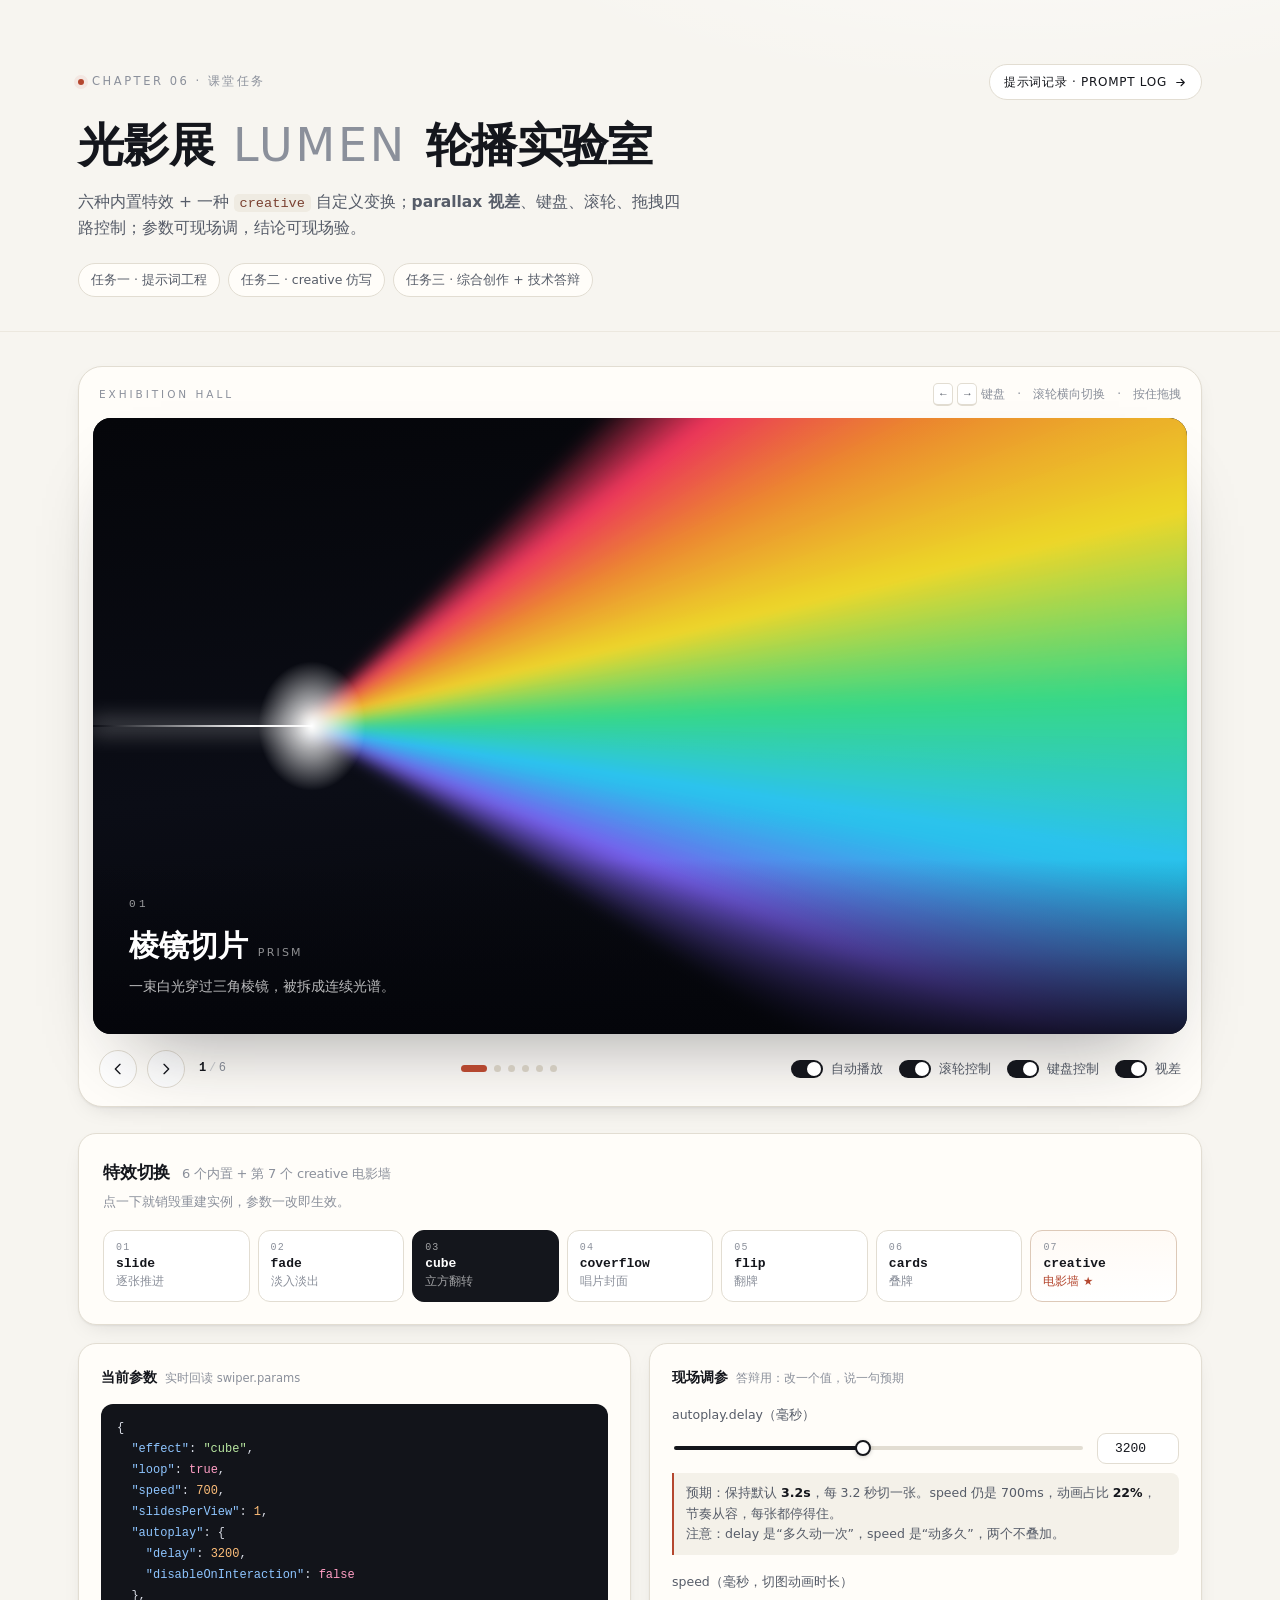
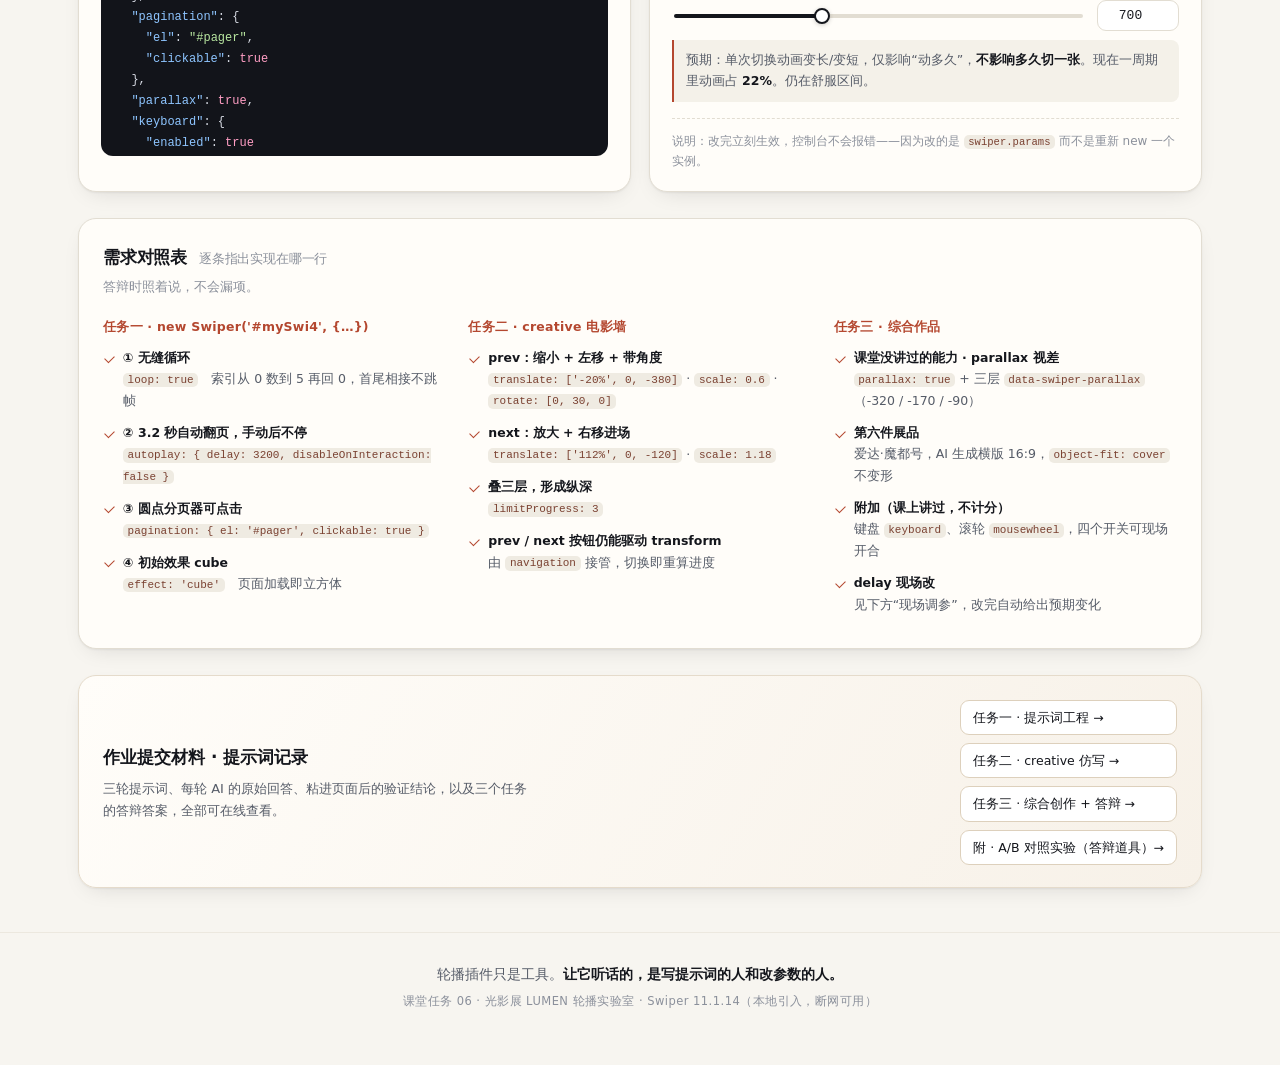
==== commit a017f5cc: "feat: 任务三改用 parallax 视差（keyboard/mousewheel 课上已讲，降为附加）" ====
--- a/index.html
+++ b/index.html
@@ -19,7 +19,7 @@
       </a>
     </div>
     <h1>光影展 <span class="latin">LUMEN</span> 轮播实验室</h1>
-    <p class="lede">六种内置特效 + 一种 <code>creative</code> 自定义变换；键盘、滚轮、拖拽三通道控制；参数可现场调，结论可现场验。</p>
+    <p class="lede">六种内置特效 + 一种 <code>creative</code> 自定义变换；<b>parallax 视差</b>、键盘、滚轮、拖拽四路控制；参数可现场调，结论可现场验。</p>
     <ul class="badges">
       <li>任务一 · 提示词工程</li>
       <li>任务二 · creative 仿写</li>
@@ -46,54 +46,54 @@
           <div class="swiper-slide" data-name="棱镜切片" data-en="PRISM" data-desc="一束白光穿过三角棱镜，被拆成连续光谱——所谓“白”，其实是一整套颜色挤在一起。">
             <div class="art art--prism"></div>
             <div class="slide__caption">
-              <span class="slide__no">01</span>
-              <h2>棱镜切片<span class="slide__en">PRISM</span></h2>
-              <p>一束白光穿过三角棱镜，被拆成连续光谱。</p>
+              <span class="slide__no" data-swiper-parallax="-320" data-swiper-parallax-opacity="0">01</span>
+              <h2 data-swiper-parallax="-170">棱镜切片<span class="slide__en">PRISM</span></h2>
+              <p data-swiper-parallax="-90">一束白光穿过三角棱镜，被拆成连续光谱。</p>
             </div>
           </div>
 
           <div class="swiper-slide" data-name="霓虹谱" data-en="NEON" data-desc="单色光管按十二平均律排布，把听觉的频率关系翻译成视觉的间距关系。">
             <div class="art art--neon"></div>
             <div class="slide__caption">
-              <span class="slide__no">02</span>
-              <h2>霓虹谱<span class="slide__en">NEON</span></h2>
-              <p>十二根光管，按十二平均律排开。</p>
+              <span class="slide__no" data-swiper-parallax="-320" data-swiper-parallax-opacity="0">02</span>
+              <h2 data-swiper-parallax="-170">霓虹谱<span class="slide__en">NEON</span></h2>
+              <p data-swiper-parallax="-90">十二根光管，按十二平均律排开。</p>
             </div>
           </div>
 
           <div class="swiper-slide" data-name="液光" data-en="LIQUID LIGHT" data-desc="三色光在雾箱里缓慢对流，每一次对流的边界都不会重复。">
             <div class="art art--liquid"></div>
             <div class="slide__caption">
-              <span class="slide__no">03</span>
-              <h2>液光<span class="slide__en">LIQUID LIGHT</span></h2>
-              <p>三色光在雾箱里对流，边界永不重复。</p>
+              <span class="slide__no" data-swiper-parallax="-320" data-swiper-parallax-opacity="0">03</span>
+              <h2 data-swiper-parallax="-170">液光<span class="slide__en">LIQUID LIGHT</span></h2>
+              <p data-swiper-parallax="-90">三色光在雾箱里对流，边界永不重复。</p>
             </div>
           </div>
 
           <div class="swiper-slide" data-name="光轨" data-en="TRACES" data-desc="长曝光记录下的城市车流，像一张被拉长的心电图。">
             <div class="art art--trails"></div>
             <div class="slide__caption">
-              <span class="slide__no">04</span>
-              <h2>光轨<span class="slide__en">TRACES</span></h2>
-              <p>长曝光记录下的车流，是城市的心电图。</p>
+              <span class="slide__no" data-swiper-parallax="-320" data-swiper-parallax-opacity="0">04</span>
+              <h2 data-swiper-parallax="-170">光轨<span class="slide__en">TRACES</span></h2>
+              <p data-swiper-parallax="-90">长曝光记录下的车流，是城市的心电图。</p>
             </div>
           </div>
 
           <div class="swiper-slide" data-name="光谱墙" data-en="SPECTRUM WALL" data-desc="七色竖条与观众的呼吸同步，走近一步，它就亮一分。">
             <div class="art art--spectrum"></div>
             <div class="slide__caption">
-              <span class="slide__no">05</span>
-              <h2>光谱墙<span class="slide__en">SPECTRUM WALL</span></h2>
-              <p>七色竖条随呼吸明暗，走近就亮一分。</p>
+              <span class="slide__no" data-swiper-parallax="-320" data-swiper-parallax-opacity="0">05</span>
+              <h2 data-swiper-parallax="-170">光谱墙<span class="slide__en">SPECTRUM WALL</span></h2>
+              <p data-swiper-parallax="-90">七色竖条随呼吸明暗，走近就亮一分。</p>
             </div>
           </div>
 
           <div class="swiper-slide" data-name="爱达·魔都号" data-en="ADORA MAGIC CITY" data-desc="首艘国产大型邮轮，2024 年 1 月 1 日自上海吴淞口开启商业首航。总吨位 13.55 万吨，全长 323.6 米，2125 间客房，满载可容纳 5246 人。图由 AI 生成（横版 16:9）。">
             <img class="art art--photo" src="img/exhibit-06-adora.png" alt="黄昏海面上的大型邮轮，AI 生成示意图" />
             <div class="slide__caption">
-              <span class="slide__no">06</span>
-              <h2>爱达·魔都号<span class="slide__en">ADORA MAGIC CITY</span></h2>
-              <p>首艘国产大型邮轮 · 2024.01.01 商业首航 · 13.55 万吨</p>
+              <span class="slide__no" data-swiper-parallax="-320" data-swiper-parallax-opacity="0">06</span>
+              <h2 data-swiper-parallax="-170">爱达·魔都号<span class="slide__en">ADORA MAGIC CITY</span></h2>
+              <p data-swiper-parallax="-90">首艘国产大型邮轮 · 2024.01.01 商业首航 · 13.55 万吨</p>
             </div>
           </div>
 
@@ -131,6 +131,11 @@
           <span class="switch__track"><span class="switch__knob"></span></span>
           <span class="switch__text">键盘控制</span>
         </label>
+        <label class="switch">
+          <input type="checkbox" id="chkParallax" checked />
+          <span class="switch__track"><span class="switch__knob"></span></span>
+          <span class="switch__text">视差</span>
+        </label>
       </div>
     </div>
   </section>
@@ -213,10 +218,10 @@
       <div class="checklist__col">
         <h4>任务三 · 综合作品</h4>
         <ul>
+          <li><b>课堂没讲过的能力 · parallax 视差</b><code>parallax: true</code> + 三层 <code>data-swiper-parallax</code>（-320 / -170 / -90）</li>
           <li><b>第六件展品</b>爱达·魔都号，AI 生成横版 16:9，<code>object-fit: cover</code> 不变形</li>
-          <li><b>键盘控制</b><code>keyboard: { enabled: true, onlyInViewport: true }</code></li>
-          <li><b>滚轮控制</b><code>mousewheel: { releaseOnEdges: true, thresholdDelta: 16 }</code></li>
-          <li><b>delay 现场改</b>见右上“现场调参”，改完自动给出预期变化</li>
+          <li><b>附加（课上讲过，不计分）</b>键盘 <code>keyboard</code>、滚轮 <code>mousewheel</code>，四个开关可现场开合</li>
+          <li><b>delay 现场改</b>见下方“现场调参”，改完自动给出预期变化</li>
         </ul>
       </div>
     </div>
--- a/css/style.css
+++ b/css/style.css
@@ -1,909 +1,909 @@
-/* =========================================================
-   光影展 LUMEN · 轮播实验室
-   亮色展厅 + 深色展台。Swiper 11.1.14
-   ========================================================= */
-
-:root{
-  --paper:      #f7f5f0;
-  --paper-2:    #fffdf9;
-  --ink:        #14161c;
-  --ink-2:      #565c68;
-  --ink-3:      #8b909b;
-  --line:       #e2ddD2;
-  --line-soft:  #ece8df;
-  --accent:     #b4472f;
-  --accent-soft:#f3e7e2;
-  --stage:      #07080d;
-  --radius:     18px;
-  --shadow-sm:  0 1px 2px rgba(20,22,28,.05), 0 8px 24px -12px rgba(20,22,28,.18);
-  --shadow-lg:  0 40px 80px -40px rgba(20,22,28,.45);
-}
-
-*{ box-sizing:border-box; }
-
-html{ -webkit-text-size-adjust:100%; }
-
-body{
-  margin:0;
-  background:
-    radial-gradient(1200px 600px at 80% -10%, #fff 0%, rgba(255,255,255,0) 60%),
-    var(--paper);
-  color:var(--ink);
-  font-family:system-ui,-apple-system,"Segoe UI","PingFang SC","Microsoft YaHei",sans-serif;
-  font-size:15px;
-  line-height:1.7;
-  -webkit-font-smoothing:antialiased;
-}
-
-.wrap{ width:100%; max-width:1180px; margin:0 auto; padding:0 28px; }
-
-code,kbd,pre{ font-family:ui-monospace,"SFMono-Regular",Consolas,"Liberation Mono",monospace; }
-code{ font-size:.88em; background:#efebe2; color:#7a4131; padding:.12em .42em; border-radius:5px; }
-
-/* ---------------------------- 页头 ---------------------------- */
-.masthead{
-  padding:64px 0 34px;
-  border-bottom:1px solid var(--line-soft);
-  margin-bottom:34px;
-}
-.kicker{
-  display:inline-flex; align-items:center; gap:8px;
-  margin:0 0 18px;
-  font-size:11.5px; letter-spacing:.22em; text-transform:uppercase;
-  color:var(--ink-3);
-}
-.kicker__dot{
-  width:6px; height:6px; border-radius:50%;
-  background:var(--accent);
-  box-shadow:0 0 0 4px var(--accent-soft);
-}
-.masthead h1{
-  margin:0 0 16px;
-  font-size:clamp(30px,4.2vw,46px);
-  line-height:1.18;
-  letter-spacing:-.015em;
-  font-weight:700;
-  word-break:keep-all;      /* 中文按“词”换行，不把“轮播实验室”拆成“轮播实验/室” */
-  text-wrap:balance;
-}
-.latin{
-  font-style:normal;
-  font-weight:300;
-  letter-spacing:.06em;
-  color:var(--ink-3);
-  margin:0 .08em;
-}
-.lede{
-  margin:0 0 22px;
-  max-width:62ch;
-  color:var(--ink-2);
-  font-size:15.5px;
-}
-.badges{ display:flex; flex-wrap:wrap; gap:8px; margin:0; padding:0; list-style:none; }
-.badges li{
-  font-size:12.5px;
-  padding:5px 12px;
-  border:1px solid var(--line);
-  border-radius:999px;
-  color:var(--ink-2);
-  background:var(--paper-2);
-}
-
-/* ---------------------------- 展台 ---------------------------- */
-.stage{
-  border:1px solid var(--line);
-  background:var(--paper-2);
-  border-radius:calc(var(--radius) + 6px);
-  padding:14px;
-  box-shadow:var(--shadow-sm);
-}
-.stage__bar{
-  display:flex; align-items:center; justify-content:space-between; gap:16px;
-  padding:2px 6px 12px;
-}
-.stage__label{
-  font-size:10.5px; letter-spacing:.28em; color:var(--ink-3);
-}
-.stage__hint{
-  font-size:12px; color:var(--ink-3);
-  display:flex; align-items:center; gap:4px; flex-wrap:wrap;
-}
-kbd{
-  display:inline-block;
-  min-width:20px; text-align:center;
-  padding:1px 5px;
-  border:1px solid var(--line);
-  border-bottom-width:2px;
-  border-radius:5px;
-  background:#fff;
-  font-size:11px;
-  color:var(--ink-2);
-}
-
-.stage__frame{
-  position:relative;
-  aspect-ratio:16/9;
-  border-radius:var(--radius);
-  overflow:hidden;
-  background:var(--stage);
-  box-shadow:var(--shadow-lg), inset 0 0 0 1px rgba(255,255,255,.06);
-}
-
-.swiper{ width:100%; height:100%; }
-
-.swiper-slide{
-  overflow:hidden;
-  background:var(--stage);
-  border-radius:calc(var(--radius) - 2px);
-}
-
-/* ---------------------------- 展品视觉（CSS 光影装置） ---------------------------- */
-.art{ position:absolute; inset:0; }
-
-/* 颗粒感，统一质感 */
-.art::after{
-  content:"";
-  position:absolute; inset:0;
-  pointer-events:none;
-  opacity:.13;
-  mix-blend-mode:overlay;
-  background-image:url("data:image/svg+xml,%3Csvg xmlns='http://www.w3.org/2000/svg' width='140' height='140'%3E%3Cfilter id='n'%3E%3CfeTurbulence type='fractalNoise' baseFrequency='.85' numOctaves='3' stitchTiles='stitch'/%3E%3C/filter%3E%3Crect width='140' height='140' filter='url(%23n)' opacity='.55'/%3E%3C/svg%3E");
-}
-
-/* 01 棱镜 */
-.art--prism{
-  background:
-    radial-gradient(11% 26% at 20% 50%, #fff 0%, rgba(255,255,255,.55) 32%, rgba(255,255,255,0) 72%),
-    linear-gradient(175deg,#05060a 0%,#0b0d16 55%,#05060a 100%);
-}
-.art--prism::before{
-  content:"";
-  position:absolute; left:19%; top:50%;
-  width:82%; height:180%;
-  transform:translateY(-50%);
-  background:conic-gradient(from 0deg at 0% 50%,
-    rgba(255,59,92,0)    44deg,
-    rgba(255,59,92,.92)  53deg,
-    rgba(255,146,59,.92) 64deg,
-    rgba(255,229,59,.92) 76deg,
-    rgba(72,224,143,.92) 88deg,
-    rgba(59,200,255,.92) 100deg,
-    rgba(123,97,255,.92) 112deg,
-    rgba(123,97,255,0)   122deg);
-  filter:blur(7px) saturate(1.2);
-  mix-blend-mode:screen;
-}
-/* 入射白光 */
-.art--prism::after{
-  content:"";
-  position:absolute; left:0; top:50%;
-  width:20%; height:2px;
-  transform:translateY(-1px);
-  background:linear-gradient(90deg,rgba(255,255,255,0),#fff 72%,rgba(255,255,255,.9));
-  box-shadow:0 0 22px 3px rgba(255,255,255,.5);
-  opacity:1; mix-blend-mode:normal;
-}
-
-/* 02 霓虹 */
-.art--neon{
-  background:radial-gradient(120% 95% at 50% 112%, #1c1132 0%, #0a0711 52%, #05060a 100%);
-}
-.art--neon::before{
-  content:"";
-  position:absolute; inset:20% 9% 16%;
-  background:repeating-linear-gradient(90deg,
-    transparent 0 4.4%,
-    rgba(255,62,140,.95) 4.4% 5.7%,
-    transparent 5.7% 9.6%);
-  border-radius:8px;
-  filter:drop-shadow(0 0 16px rgba(255,62,140,.6)) blur(.35px);
-  -webkit-mask:linear-gradient(90deg,transparent,#000 9%,#000 91%,transparent);
-          mask:linear-gradient(90deg,transparent,#000 9%,#000 91%,transparent);
-}
-
-/* 03 液光 */
-.art--liquid{
-  background:
-    radial-gradient(58% 78% at 22% 32%, rgba(43,27,107,.95), rgba(0,0,0,0) 66%),
-    radial-gradient(52% 66% at 74% 62%, rgba(15,111,122,.92), rgba(0,0,0,0) 66%),
-    radial-gradient(44% 56% at 52% 16%, rgba(122,31,77,.85), rgba(0,0,0,0) 66%),
-    #05060b;
-}
-.art--liquid::before{
-  content:"";
-  position:absolute; inset:-16%;
-  background:
-    radial-gradient(closest-side at 32% 42%, rgba(122,170,255,.85), rgba(0,0,0,0)),
-    radial-gradient(closest-side at 67% 58%, rgba(255,120,180,.8),  rgba(0,0,0,0)),
-    radial-gradient(closest-side at 46% 72%, rgba(120,255,214,.5),  rgba(0,0,0,0));
-  filter:blur(58px) contrast(1.25) saturate(1.3);
-  mix-blend-mode:screen;
-}
-
-/* 04 光轨 */
-.art--trails{
-  background:radial-gradient(85% 85% at 16% 20%, #0a1430 0%, #04050a 72%);
-}
-.art--trails::before{
-  content:"";
-  position:absolute; inset:-32%;
-  transform:rotate(-16deg);
-  background:repeating-linear-gradient(90deg,
-    transparent 0 30px,
-    rgba(120,200,255,.82) 30px 34px,
-    transparent 34px 72px,
-    rgba(255,140,90,.7) 72px 75px,
-    transparent 75px 132px);
-  filter:blur(2.4px);
-  mix-blend-mode:screen;
-  opacity:.85;
-  -webkit-mask:linear-gradient(118deg,#000 18%,rgba(0,0,0,0) 86%);
-          mask:linear-gradient(118deg,#000 18%,rgba(0,0,0,0) 86%);
-}
-
-/* 05 光谱墙 */
-.art--spectrum{
-  background:radial-gradient(95% 75% at 50% 50%, #0c0e18, #04050a 78%);
-}
-.art--spectrum::before{
-  content:"";
-  position:absolute; inset:16% 12%;
-  background:linear-gradient(90deg,#ff2d55,#ff9500,#ffe600,#34d399,#22d3ee,#4f7cff,#a855f7,#ff2d55);
-  -webkit-mask:repeating-linear-gradient(90deg,#000 0 10px,transparent 10px 15px);
-          mask:repeating-linear-gradient(90deg,#000 0 10px,transparent 10px 15px);
-  filter:blur(1.1px) saturate(1.3);
-  box-shadow:0 0 90px rgba(120,120,255,.38);
-}
-
-/* 06 AI 生成实拍感图片 */
-img.art--photo{
-  width:100%; height:100%;
-  object-fit:cover;
-  object-position:center 38%;
-  display:block;
-}
-
-/* 文字压层 */
-.slide__caption{
-  position:absolute; left:0; right:0; bottom:0;
-  padding:clamp(16px,3.2vw,36px);
-  padding-right:clamp(90px,16vw,180px);
-  color:#fff;
-  background:linear-gradient(to top,rgba(4,5,10,.86) 0%,rgba(4,5,10,.42) 46%,rgba(4,5,10,0) 100%);
-}
-.slide__no{
-  display:block;
-  font-family:ui-monospace,Consolas,monospace;
-  font-size:11px; letter-spacing:.3em;
-  color:rgba(255,255,255,.6);
-  margin-bottom:6px;
-}
-.slide__caption h2{
-  margin:0 0 4px;
-  font-size:clamp(18px,2.5vw,30px);
-  font-weight:700;
-  letter-spacing:-.01em;
-  display:flex; align-items:baseline; gap:10px; flex-wrap:wrap;
-}
-.slide__en{
-  font-size:11px; font-weight:400; letter-spacing:.2em;
-  color:rgba(255,255,255,.55);
-}
-.slide__caption p{
-  margin:0;
-  font-size:clamp(12px,1.2vw,13.5px);
-  color:rgba(255,255,255,.72);
-  max-width:46ch;
-}
-
-/* ---------------------------- 控制器 ---------------------------- */
-.controls{
-  display:flex; align-items:center; justify-content:space-between;
-  gap:18px; flex-wrap:wrap;
-  padding:16px 6px 4px;
-}
-.controls__nav{ display:flex; align-items:center; gap:10px; }
-
-.navbtn{
-  width:38px; height:38px;
-  display:grid; place-items:center;
-  border:1px solid var(--line);
-  border-radius:50%;
-  background:#fff;
-  color:var(--ink);
-  cursor:pointer;
-  transition:background .18s ease, color .18s ease, border-color .18s ease, transform .18s ease;
-}
-.navbtn svg{ width:16px; height:16px; fill:none; stroke:currentColor; stroke-width:2; stroke-linecap:round; stroke-linejoin:round; }
-.navbtn:hover{ background:var(--ink); color:#fff; border-color:var(--ink); }
-.navbtn:active{ transform:scale(.94); }
-.navbtn.swiper-button-disabled{ opacity:.32; cursor:default; }
-.navbtn:focus-visible{ outline:2px solid var(--accent); outline-offset:2px; }
-
-.counter{
-  font-family:ui-monospace,Consolas,monospace;
-  font-size:12px; color:var(--ink-3);
-  margin-left:4px; letter-spacing:.06em;
-}
-.counter b{ color:var(--ink); font-weight:600; }
-.counter i{ font-style:normal; margin:0 2px; opacity:.5; }
-
-/* 分页器（外部元素，需覆盖 Swiper 的绝对定位） */
-.swiper-pagination{
-  position:static !important;
-  display:flex; align-items:center; gap:7px;
-  width:auto !important;
-  transform:none !important;
-}
-.swiper-pagination-bullet{
-  width:7px; height:7px; margin:0 !important;
-  border-radius:999px;
-  background:#cfc9bd;
-  opacity:1;
-  transition:width .25s ease, background .25s ease;
-}
-.swiper-pagination-bullet-active{
-  width:26px;
-  background:var(--accent);
-}
-
-.controls__switches{ display:flex; align-items:center; gap:16px; flex-wrap:wrap; }
-
-.switch{ display:inline-flex; align-items:center; gap:8px; cursor:pointer; user-select:none; }
-.switch input{ position:absolute; opacity:0; width:0; height:0; }
-.switch__track{
-  width:32px; height:18px; border-radius:999px;
-  background:#dcd6ca;
-  position:relative;
-  transition:background .2s ease;
-  flex:0 0 auto;
-}
-.switch__knob{
-  position:absolute; top:2px; left:2px;
-  width:14px; height:14px; border-radius:50%;
-  background:#fff;
-  box-shadow:0 1px 2px rgba(0,0,0,.22);
-  transition:transform .2s ease;
-}
-.switch input:checked + .switch__track{ background:var(--ink); }
-.switch input:checked + .switch__track .switch__knob{ transform:translateX(14px); }
-.switch input:focus-visible + .switch__track{ outline:2px solid var(--accent); outline-offset:2px; }
-.switch__text{ font-size:12.5px; color:var(--ink-2); }
-
-/* ---------------------------- 面板 ---------------------------- */
-.panel{
-  margin-top:26px;
-  border:1px solid var(--line);
-  background:var(--paper-2);
-  border-radius:var(--radius);
-  padding:24px 24px 22px;
-  box-shadow:var(--shadow-sm);
-}
-.panel__head{ margin-bottom:18px; }
-.panel__head h2{
-  margin:0 0 4px;
-  font-size:17px; font-weight:650; letter-spacing:-.01em;
-}
-.panel__sub{ font-weight:400; font-size:13px; color:var(--ink-3); margin-left:6px; }
-.panel__note{ margin:0; font-size:12.5px; color:var(--ink-3); }
-
-/* 特效按钮 */
-.fxbar{ display:grid; grid-template-columns:repeat(7,minmax(0,1fr)); gap:8px; }
-.fx{
-  position:relative;
-  display:flex; flex-direction:column; align-items:flex-start; gap:3px;
-  padding:11px 12px 12px;
-  border:1px solid var(--line);
-  border-radius:12px;
-  background:#fff;
-  color:var(--ink);
-  font-family:ui-monospace,Consolas,monospace;
-  font-size:13px; font-weight:600;
-  cursor:pointer;
-  text-align:left;
-  transition:border-color .18s ease, background .18s ease, color .18s ease, transform .18s ease;
-}
-.fx i{
-  font-style:normal;
-  font-size:10px; letter-spacing:.12em;
-  color:var(--ink-3);
-  font-weight:400;
-}
-.fx .fx__cn{
-  font-family:system-ui,"PingFang SC","Microsoft YaHei",sans-serif;
-  font-size:11.5px; font-weight:400; color:var(--ink-3);
-  letter-spacing:0;
-}
-.fx:hover{ border-color:#c9c2b4; transform:translateY(-1px); }
-.fx.is-active{
-  background:var(--ink); color:#fff; border-color:var(--ink);
-}
-.fx.is-active i,.fx.is-active .fx__cn{ color:rgba(255,255,255,.6); }
-.fx--star{ border-color:#ddc9b8; background:linear-gradient(180deg,#fffaf5,#fff); }
-.fx--star .fx__cn{ color:var(--accent); }
-.fx--star.is-active{ background:linear-gradient(180deg,#b4472f,#9a3722); border-color:#9a3722; }
-.fx--star.is-active .fx__cn{ color:rgba(255,255,255,.78); }
-.fx:focus-visible{ outline:2px solid var(--accent); outline-offset:2px; }
-
-/* ---------------------------- 两列卡片 ---------------------------- */
-.grid{
-  display:grid; grid-template-columns:1fr 1fr; gap:18px;
-  margin-top:18px;
-}
-.card{
-  border:1px solid var(--line);
-  background:var(--paper-2);
-  border-radius:var(--radius);
-  padding:22px 22px 20px;
-  box-shadow:var(--shadow-sm);
-  min-width:0;
-}
-.card__title{
-  margin:0 0 14px;
-  font-size:14px; font-weight:650;
-  display:flex; align-items:baseline; gap:8px; flex-wrap:wrap;
-}
-.card__hint{ font-size:11.5px; font-weight:400; color:var(--ink-3); }
-.card__foot{
-  margin:16px 0 0;
-  padding-top:13px;
-  border-top:1px dashed var(--line);
-  font-size:12px; color:var(--ink-3); line-height:1.65;
-}
-
-.code{
-  margin:0;
-  padding:14px 16px;
-  background:#12141a;
-  color:#d7dbe4;
-  border-radius:12px;
-  font-size:12px;
-  line-height:1.75;
-  overflow:auto;
-  max-height:352px;
-}
-.code .k{ color:#8ec5ff; }
-.code .s{ color:#b8e6a0; }
-.code .n{ color:#ffbf7a; }
-.code .b{ color:#ff9ec4; }
-.code .c{ color:#6d7484; }
-
-.knob{ margin-bottom:16px; }
-.knob:last-of-type{ margin-bottom:0; }
-.knob label{ display:block; font-size:12.5px; color:var(--ink-2); margin-bottom:8px; }
-.knob__row{ display:flex; align-items:center; gap:12px; }
-
-input[type="range"]{
-  -webkit-appearance:none; appearance:none;
-  flex:1; height:4px; border-radius:999px;
-  background:linear-gradient(90deg,var(--ink) 0%,var(--ink) 40%,#e2ddd2 40%,#e2ddd2 100%);
-  outline:none;
-}
-input[type="range"]::-webkit-slider-thumb{
-  -webkit-appearance:none; appearance:none;
-  width:16px; height:16px; border-radius:50%;
-  background:#fff; border:2px solid var(--ink);
-  cursor:pointer; box-shadow:0 1px 4px rgba(0,0,0,.2);
-}
-input[type="number"]{
-  width:82px;
-  padding:7px 9px;
-  border:1px solid var(--line);
-  border-radius:9px;
-  background:#fff;
-  font-family:ui-monospace,Consolas,monospace;
-  font-size:13px;
-  color:var(--ink);
-  text-align:center;
-}
-input[type="number"]:focus{ outline:2px solid var(--accent); outline-offset:1px; border-color:transparent; }
-
-.knob__say{
-  margin:9px 0 0;
-  font-size:12.5px;
-  line-height:1.66;
-  color:var(--ink-2);
-  padding:10px 12px;
-  background:#f4f1e9;
-  border-left:2px solid var(--accent);
-  border-radius:0 8px 8px 0;
-}
-.knob__say b{ color:var(--ink); }
-
-/* ---------------------------- 对照表 ---------------------------- */
-.checklist{ display:grid; grid-template-columns:repeat(3,1fr); gap:22px; }
-.checklist__col h4{
-  margin:0 0 10px;
-  font-size:12.5px; font-weight:650;
-  color:var(--accent);
-  letter-spacing:.02em;
-}
-.checklist__col ul{ margin:0; padding:0; list-style:none; }
-.checklist__col li{
-  position:relative;
-  padding-left:20px;
-  margin-bottom:11px;
-  font-size:12.5px;
-  line-height:1.7;
-  color:var(--ink-2);
-}
-.checklist__col li::before{
-  content:"";
-  position:absolute; left:2px; top:.62em;
-  width:8px; height:5px;
-  border-left:1.6px solid var(--accent);
-  border-bottom:1.6px solid var(--accent);
-  transform:rotate(-45deg);
-}
-.checklist__col li b{ display:block; color:var(--ink); font-weight:600; }
-.checklist__col code{ font-size:11px; }
-
-/* ---------------------------- 页脚 ---------------------------- */
-.foot{
-  margin-top:44px;
-  padding:30px 0 48px;
-  border-top:1px solid var(--line-soft);
-  text-align:center;
-}
-.foot p{ margin:0 0 6px; font-size:13.5px; color:var(--ink-2); }
-.foot b{ color:var(--ink); }
-.foot__meta{ font-size:11.5px !important; color:var(--ink-3) !important; letter-spacing:.04em; }
-
-/* ---------------------------- 响应式 ---------------------------- */
-@media (max-width:920px){
-  .grid{ grid-template-columns:1fr; }
-  .checklist{ grid-template-columns:1fr; gap:16px; }
-  .fxbar{ grid-template-columns:repeat(4,minmax(0,1fr)); }
-  .masthead{ padding:44px 0 26px; }
-}
-@media (max-width:640px){
-  .wrap{ padding:0 16px; }
-  .stage{ padding:9px; }
-  .stage__hint{ display:none; }
-  .fxbar{ grid-template-columns:repeat(2,minmax(0,1fr)); }
-  .controls{ gap:12px; }
-  .controls__switches{ gap:12px; }
-  .panel{ padding:18px 16px; }
-  .slide__caption{ padding-right:clamp(16px,3.2vw,36px); }
-}
-
-@media (prefers-reduced-motion:reduce){
-  *{ transition-duration:.01ms !important; }
-}
-
-/* =========================================================
-   附加：首页 → 提示词记录的入口
-   ========================================================= */
-.masthead__top{
-  display:flex; align-items:center; justify-content:space-between;
-  gap:16px; flex-wrap:wrap;
-  margin-bottom:18px;
-}
-.masthead__top .kicker{ margin:0; }
-
-.toplink{
-  display:inline-flex; align-items:center; gap:7px;
-  padding:7px 14px;
-  border:1px solid var(--line);
-  border-radius:999px;
-  background:#fff;
-  color:var(--ink);
-  text-decoration:none;
-  font-size:12px; letter-spacing:.06em;
-  transition:border-color .18s ease, background .18s ease, color .18s ease;
-}
-.toplink:hover{ border-color:var(--ink); background:var(--ink); color:#fff; }
-.toplink svg{ width:13px; height:13px; fill:none; stroke:currentColor; stroke-width:2; stroke-linecap:round; stroke-linejoin:round; }
-
-/* 提交材料入口卡片 */
-.cta{
-  display:flex; align-items:center; justify-content:space-between;
-  gap:26px; flex-wrap:wrap;
-  background:linear-gradient(120deg,#fffdf9 0%, #f7f1e8 100%);
-  border-color:#e5dbcb;
-}
-.cta__text{ min-width:260px; flex:1; }
-.cta__text h2{ margin:0 0 6px; font-size:17px; font-weight:650; }
-.cta__text p{ margin:0; font-size:13px; color:var(--ink-2); max-width:52ch; }
-.cta__links{ display:flex; flex-direction:column; gap:8px; }
-.cta__links a{
-  display:inline-flex; align-items:center; gap:6px;
-  font-size:12.5px; color:var(--ink);
-  text-decoration:none;
-  padding:6px 12px;
-  border:1px solid #ddd0bc;
-  border-radius:9px;
-  background:#fff;
-  transition:border-color .18s, transform .18s, color .18s;
-}
-.cta__links a:hover{ border-color:var(--accent); color:var(--accent); transform:translateX(2px); }
-
-/* =========================================================
-   提示词记录页（prompts.html）
-   ========================================================= */
-.page-log{ background:var(--paper); }
-
-.masthead--log{ padding-bottom:30px; }
-.masthead--log .wrap{ max-width:900px; }
-.log-nav{ display:flex; gap:9px; flex-wrap:wrap; margin-top:22px; }
-.btn{
-  display:inline-flex; align-items:center; gap:6px;
-  padding:8px 15px;
-  border:1px solid var(--ink);
-  border-radius:999px;
-  background:var(--ink);
-  color:#fff;
-  font-size:12.5px;
-  text-decoration:none;
-  transition:opacity .18s, transform .18s;
-}
-.btn:hover{ opacity:.86; transform:translateY(-1px); }
-.btn--ghost{ background:#fff; color:var(--ink-2); border-color:var(--line); }
-.btn--ghost:hover{ border-color:var(--ink); color:var(--ink); opacity:1; }
-
-.log-wrap{ max-width:900px; padding-bottom:10px; }
-
-.log-sec{
-  padding:8px 0 34px;
-  border-bottom:1px solid var(--line-soft);
-  margin-bottom:34px;
-}
-.log-sec:last-of-type{ border-bottom:0; }
-
-.log-sec__head{ margin-bottom:22px; }
-.log-sec__no{
-  display:inline-block;
-  font-family:ui-monospace,Consolas,monospace;
-  font-size:10.5px; letter-spacing:.24em;
-  color:var(--accent);
-  border:1px solid var(--accent-soft);
-  background:var(--accent-soft);
-  padding:3px 9px;
-  border-radius:5px;
-  margin-bottom:10px;
-}
-.log-sec__head h2{
-  margin:0 0 10px;
-  font-size:clamp(20px,2.6vw,26px);
-  line-height:1.35;
-  letter-spacing:-.01em;
-}
-.log-sec__goal{
-  margin:0;
-  font-size:13.5px;
-  color:var(--ink-2);
-  line-height:1.8;
-  padding:12px 15px;
-  background:#f2eee6;
-  border-radius:10px;
-}
-
-.round{
-  margin-top:26px;
-  padding-top:24px;
-  border-top:1px dashed var(--line);
-}
-.round:first-of-type{ border-top:0; padding-top:0; }
-.round__tag{
-  display:inline-block;
-  font-family:ui-monospace,Consolas,monospace;
-  font-size:11px; letter-spacing:.16em;
-  color:var(--ink-3);
-  margin-bottom:12px;
-}
-.round__tag--ok{ color:#2f7d51; }
-
-/* 提示词块 */
-.prompt{
-  border:1px solid #d9cdb9;
-  border-left:3px solid var(--accent);
-  border-radius:0 12px 12px 0;
-  background:linear-gradient(180deg,#fffaf3,#fffdf9);
-  overflow:hidden;
-}
-.prompt__head{
-  display:flex; align-items:center; justify-content:space-between; gap:12px;
-  padding:10px 15px;
-  border-bottom:1px solid #ece2d3;
-  font-size:11.5px; letter-spacing:.12em; text-transform:uppercase;
-  color:var(--ink-3);
-}
-.copy{
-  border:1px solid var(--line);
-  background:#fff;
-  color:var(--ink-2);
-  font-size:11px;
-  padding:3px 9px;
-  border-radius:6px;
-  cursor:pointer;
-  letter-spacing:0;
-  transition:all .16s ease;
-}
-.copy:hover{ border-color:var(--ink); color:var(--ink); }
-.copy.is-done{ border-color:#2f7d51; color:#2f7d51; }
-.prompt__body{
-  padding:14px 16px;
-  font-size:13.5px;
-  line-height:1.85;
-  color:var(--ink);
-}
-
-/* AI 回答块 */
-.answer{
-  margin-top:12px;
-  border-radius:12px;
-  overflow:hidden;
-  border:1px solid #232733;
-  background:#12141a;
-}
-.answer--bad{ border-color:#6b2b23; }
-.answer__head{
-  display:flex; align-items:center; gap:8px;
-  padding:9px 15px;
-  border-bottom:1px solid rgba(255,255,255,.08);
-  font-size:11.5px; letter-spacing:.1em;
-  color:#9aa1b1;
-}
-.answer--bad .answer__head{ color:#e79c8e; }
-.answer__head em{ font-style:normal; font-size:10.5px; color:#5f6675; }
-.answer pre{
-  margin:0;
-  padding:15px 17px;
-  overflow-x:auto;
-  font-size:12px;
-  line-height:1.8;
-  color:#d7dbe4;
-}
-.answer pre code{ background:none; color:inherit; padding:0; font-size:inherit; }
-.answer__after{
-  margin:0;
-  padding:12px 17px 15px;
-  font-size:12.5px;
-  line-height:1.8;
-  color:#a9b0c0;
-  border-top:1px solid rgba(255,255,255,.06);
-}
-.answer__after code{ background:rgba(255,255,255,.1); color:#ffd9a8; }
-
-/* 验证表 */
-.verify{
-  width:100%;
-  border-collapse:collapse;
-  margin-top:16px;
-  font-size:12.5px;
-  background:#fff;
-  border:1px solid var(--line);
-  border-radius:10px;
-  overflow:hidden;
-}
-.verify th,.verify td{
-  padding:9px 12px;
-  text-align:left;
-  border-bottom:1px solid var(--line-soft);
-  vertical-align:top;
-}
-.verify th{
-  font-size:11px; font-weight:600; letter-spacing:.08em;
-  color:var(--ink-3);
-  background:#f6f3ec;
-}
-.verify tr:last-child td{ border-bottom:0; }
-.verify td:first-child{ white-space:nowrap; color:var(--ink-2); }
-.v-col{ white-space:nowrap; font-weight:600; }
-.v-col.ok{ color:#2f7d51; }
-.v-col.no{ color:#b4472f; }
-
-/* 截图位 */
-.shot{
-  margin:18px 0 0;
-  border:1px solid var(--line);
-  border-radius:12px;
-  overflow:hidden;
-  background:#fff;
-}
-.shot img{ display:block; width:100%; height:auto; }
-.shot figcaption{
-  padding:9px 14px;
-  font-size:11.5px;
-  color:var(--ink-3);
-  border-top:1px solid var(--line-soft);
-  background:#faf8f3;
-}
-.shot.is-empty{
-  border-style:dashed;
-  background:#faf8f3;
-}
-.shot.is-empty::before{
-  content:"截图位 · 把这轮真实对话截图存成同名文件放进 img/ 即可";
-  display:block;
-  padding:26px 16px;
-  text-align:center;
-  font-size:12px;
-  color:var(--ink-3);
-}
-
-.insight{
-  margin:16px 0 0;
-  padding:12px 15px;
-  font-size:12.5px;
-  line-height:1.8;
-  color:var(--ink-2);
-  background:#f4f1e9;
-  border-radius:10px;
-}
-
-/* 答辩问答 */
-.qa{ margin-top:28px; }
-.qa h3{
-  margin:0 0 12px;
-  font-size:14px; font-weight:650;
-  letter-spacing:.02em;
-}
-.qa details{
-  border:1px solid var(--line);
-  border-radius:10px;
-  background:var(--paper-2);
-  margin-bottom:9px;
-  overflow:hidden;
-}
-.qa summary{
-  cursor:pointer;
-  padding:11px 15px;
-  font-size:13px; font-weight:600;
-  color:var(--ink);
-  list-style:none;
-  display:flex; align-items:center; gap:9px;
-}
-.qa summary::-webkit-details-marker{ display:none; }
-.qa summary::before{
-  content:"?";
-  flex:0 0 auto;
-  width:18px; height:18px;
-  display:grid; place-items:center;
-  border-radius:50%;
-  background:var(--accent-soft);
-  color:var(--accent);
-  font-size:11px; font-weight:700;
-}
-.qa details[open] summary{ border-bottom:1px solid var(--line-soft); }
-.qa details > p,
-.qa details > ul{
-  margin:0;
-  padding:12px 16px;
-  font-size:13px;
-  line-height:1.85;
-  color:var(--ink-2);
-}
-.qa details > p + p{ padding-top:0; }
-.qa ul.tight{ padding-left:32px; }
-.qa ul.tight li{ margin-bottom:5px; }
-.qa .verify{ margin:12px 16px; width:calc(100% - 32px); }
-.qa .kv{
-  margin:12px 16px 14px !important;
-  padding:10px 13px !important;
-  background:#f4f1e9;
-  border-left:2px solid var(--accent);
-  border-radius:0 8px 8px 0;
-  font-size:12.5px !important;
-}
-
-/* 收尾 */
-.log-end{
-  margin:34px 0 10px;
-  padding:26px 26px 22px;
-  border:1px solid var(--line);
-  border-radius:var(--radius);
-  background:var(--paper-2);
-}
-.log-end h2{ margin:0 0 14px; font-size:16px; font-weight:650; }
-.steps{ margin:0; padding-left:20px; }
-.steps li{ font-size:12.5px; line-height:1.9; color:var(--ink-2); }
-
-@media (max-width:640px){
-  .log-wrap{ padding:0 16px; }
-  .prompt__body{ font-size:13px; padding:12px 14px; }
-  .answer pre{ font-size:11px; padding:12px 13px; }
-  .verify{ font-size:11.5px; }
-  .verify th,.verify td{ padding:8px 9px; }
-  .log-end{ padding:20px 18px; }
-}
+/* =========================================================
+   光影展 LUMEN · 轮播实验室
+   亮色展厅 + 深色展台。Swiper 11.1.14
+   ========================================================= */
+
+:root{
+  --paper:      #f7f5f0;
+  --paper-2:    #fffdf9;
+  --ink:        #14161c;
+  --ink-2:      #565c68;
+  --ink-3:      #8b909b;
+  --line:       #e2ddD2;
+  --line-soft:  #ece8df;
+  --accent:     #b4472f;
+  --accent-soft:#f3e7e2;
+  --stage:      #07080d;
+  --radius:     18px;
+  --shadow-sm:  0 1px 2px rgba(20,22,28,.05), 0 8px 24px -12px rgba(20,22,28,.18);
+  --shadow-lg:  0 40px 80px -40px rgba(20,22,28,.45);
+}
+
+*{ box-sizing:border-box; }
+
+html{ -webkit-text-size-adjust:100%; }
+
+body{
+  margin:0;
+  background:
+    radial-gradient(1200px 600px at 80% -10%, #fff 0%, rgba(255,255,255,0) 60%),
+    var(--paper);
+  color:var(--ink);
+  font-family:system-ui,-apple-system,"Segoe UI","PingFang SC","Microsoft YaHei",sans-serif;
+  font-size:15px;
+  line-height:1.7;
+  -webkit-font-smoothing:antialiased;
+}
+
+.wrap{ width:100%; max-width:1180px; margin:0 auto; padding:0 28px; }
+
+code,kbd,pre{ font-family:ui-monospace,"SFMono-Regular",Consolas,"Liberation Mono",monospace; }
+code{ font-size:.88em; background:#efebe2; color:#7a4131; padding:.12em .42em; border-radius:5px; }
+
+/* ---------------------------- 页头 ---------------------------- */
+.masthead{
+  padding:64px 0 34px;
+  border-bottom:1px solid var(--line-soft);
+  margin-bottom:34px;
+}
+.kicker{
+  display:inline-flex; align-items:center; gap:8px;
+  margin:0 0 18px;
+  font-size:11.5px; letter-spacing:.22em; text-transform:uppercase;
+  color:var(--ink-3);
+}
+.kicker__dot{
+  width:6px; height:6px; border-radius:50%;
+  background:var(--accent);
+  box-shadow:0 0 0 4px var(--accent-soft);
+}
+.masthead h1{
+  margin:0 0 16px;
+  font-size:clamp(30px,4.2vw,46px);
+  line-height:1.18;
+  letter-spacing:-.015em;
+  font-weight:700;
+  word-break:keep-all;      /* 中文按“词”换行，不把“轮播实验室”拆成“轮播实验/室” */
+  text-wrap:balance;
+}
+.latin{
+  font-style:normal;
+  font-weight:300;
+  letter-spacing:.06em;
+  color:var(--ink-3);
+  margin:0 .08em;
+}
+.lede{
+  margin:0 0 22px;
+  max-width:62ch;
+  color:var(--ink-2);
+  font-size:15.5px;
+}
+.badges{ display:flex; flex-wrap:wrap; gap:8px; margin:0; padding:0; list-style:none; }
+.badges li{
+  font-size:12.5px;
+  padding:5px 12px;
+  border:1px solid var(--line);
+  border-radius:999px;
+  color:var(--ink-2);
+  background:var(--paper-2);
+}
+
+/* ---------------------------- 展台 ---------------------------- */
+.stage{
+  border:1px solid var(--line);
+  background:var(--paper-2);
+  border-radius:calc(var(--radius) + 6px);
+  padding:14px;
+  box-shadow:var(--shadow-sm);
+}
+.stage__bar{
+  display:flex; align-items:center; justify-content:space-between; gap:16px;
+  padding:2px 6px 12px;
+}
+.stage__label{
+  font-size:10.5px; letter-spacing:.28em; color:var(--ink-3);
+}
+.stage__hint{
+  font-size:12px; color:var(--ink-3);
+  display:flex; align-items:center; gap:4px; flex-wrap:wrap;
+}
+kbd{
+  display:inline-block;
+  min-width:20px; text-align:center;
+  padding:1px 5px;
+  border:1px solid var(--line);
+  border-bottom-width:2px;
+  border-radius:5px;
+  background:#fff;
+  font-size:11px;
+  color:var(--ink-2);
+}
+
+.stage__frame{
+  position:relative;
+  aspect-ratio:16/9;
+  border-radius:var(--radius);
+  overflow:hidden;
+  background:var(--stage);
+  box-shadow:var(--shadow-lg), inset 0 0 0 1px rgba(255,255,255,.06);
+}
+
+.swiper{ width:100%; height:100%; }
+
+.swiper-slide{
+  overflow:hidden;
+  background:var(--stage);
+  border-radius:calc(var(--radius) - 2px);
+}
+
+/* ---------------------------- 展品视觉（CSS 光影装置） ---------------------------- */
+.art{ position:absolute; inset:0; }
+
+/* 颗粒感，统一质感 */
+.art::after{
+  content:"";
+  position:absolute; inset:0;
+  pointer-events:none;
+  opacity:.13;
+  mix-blend-mode:overlay;
+  background-image:url("data:image/svg+xml,%3Csvg xmlns='http://www.w3.org/2000/svg' width='140' height='140'%3E%3Cfilter id='n'%3E%3CfeTurbulence type='fractalNoise' baseFrequency='.85' numOctaves='3' stitchTiles='stitch'/%3E%3C/filter%3E%3Crect width='140' height='140' filter='url(%23n)' opacity='.55'/%3E%3C/svg%3E");
+}
+
+/* 01 棱镜 */
+.art--prism{
+  background:
+    radial-gradient(7% 15% at 20% 50%, #fff 0%, rgba(255,255,255,.5) 36%, rgba(255,255,255,0) 70%),
+    linear-gradient(175deg,#05060a 0%,#0b0d16 55%,#05060a 100%);
+}
+.art--prism::before{
+  content:"";
+  position:absolute; left:19%; top:50%;
+  width:82%; height:180%;
+  transform:translateY(-50%);
+  background:conic-gradient(from 0deg at 0% 50%,
+    rgba(255,59,92,0)    44deg,
+    rgba(255,59,92,.92)  53deg,
+    rgba(255,146,59,.92) 64deg,
+    rgba(255,229,59,.92) 76deg,
+    rgba(72,224,143,.92) 88deg,
+    rgba(59,200,255,.92) 100deg,
+    rgba(123,97,255,.92) 112deg,
+    rgba(123,97,255,0)   122deg);
+  filter:blur(7px) saturate(1.2);
+  mix-blend-mode:screen;
+}
+/* 入射白光 */
+.art--prism::after{
+  content:"";
+  position:absolute; left:0; top:50%;
+  width:20%; height:2px;
+  transform:translateY(-1px);
+  background:linear-gradient(90deg,rgba(255,255,255,0),#fff 72%,rgba(255,255,255,.9));
+  box-shadow:0 0 22px 3px rgba(255,255,255,.5);
+  opacity:1; mix-blend-mode:normal;
+}
+
+/* 02 霓虹 */
+.art--neon{
+  background:radial-gradient(120% 95% at 50% 112%, #1c1132 0%, #0a0711 52%, #05060a 100%);
+}
+.art--neon::before{
+  content:"";
+  position:absolute; inset:20% 9% 16%;
+  background:repeating-linear-gradient(90deg,
+    transparent 0 4.4%,
+    rgba(255,62,140,.95) 4.4% 5.7%,
+    transparent 5.7% 9.6%);
+  border-radius:8px;
+  filter:drop-shadow(0 0 16px rgba(255,62,140,.6)) blur(.35px);
+  -webkit-mask:linear-gradient(90deg,transparent,#000 9%,#000 91%,transparent);
+          mask:linear-gradient(90deg,transparent,#000 9%,#000 91%,transparent);
+}
+
+/* 03 液光 */
+.art--liquid{
+  background:
+    radial-gradient(58% 78% at 22% 32%, rgba(43,27,107,.95), rgba(0,0,0,0) 66%),
+    radial-gradient(52% 66% at 74% 62%, rgba(15,111,122,.92), rgba(0,0,0,0) 66%),
+    radial-gradient(44% 56% at 52% 16%, rgba(122,31,77,.85), rgba(0,0,0,0) 66%),
+    #05060b;
+}
+.art--liquid::before{
+  content:"";
+  position:absolute; inset:-16%;
+  background:
+    radial-gradient(closest-side at 32% 42%, rgba(122,170,255,.85), rgba(0,0,0,0)),
+    radial-gradient(closest-side at 67% 58%, rgba(255,120,180,.8),  rgba(0,0,0,0)),
+    radial-gradient(closest-side at 46% 72%, rgba(120,255,214,.5),  rgba(0,0,0,0));
+  filter:blur(58px) contrast(1.25) saturate(1.3);
+  mix-blend-mode:screen;
+}
+
+/* 04 光轨 */
+.art--trails{
+  background:radial-gradient(85% 85% at 16% 20%, #0a1430 0%, #04050a 72%);
+}
+.art--trails::before{
+  content:"";
+  position:absolute; inset:-32%;
+  transform:rotate(-16deg);
+  background:repeating-linear-gradient(90deg,
+    transparent 0 30px,
+    rgba(120,200,255,.82) 30px 34px,
+    transparent 34px 72px,
+    rgba(255,140,90,.7) 72px 75px,
+    transparent 75px 132px);
+  filter:blur(2.4px);
+  mix-blend-mode:screen;
+  opacity:.85;
+  -webkit-mask:linear-gradient(118deg,#000 18%,rgba(0,0,0,0) 86%);
+          mask:linear-gradient(118deg,#000 18%,rgba(0,0,0,0) 86%);
+}
+
+/* 05 光谱墙 */
+.art--spectrum{
+  background:radial-gradient(95% 75% at 50% 50%, #0c0e18, #04050a 78%);
+}
+.art--spectrum::before{
+  content:"";
+  position:absolute; inset:16% 12%;
+  background:linear-gradient(90deg,#ff2d55,#ff9500,#ffe600,#34d399,#22d3ee,#4f7cff,#a855f7,#ff2d55);
+  -webkit-mask:repeating-linear-gradient(90deg,#000 0 10px,transparent 10px 15px);
+          mask:repeating-linear-gradient(90deg,#000 0 10px,transparent 10px 15px);
+  filter:blur(1.1px) saturate(1.3);
+  box-shadow:0 0 90px rgba(120,120,255,.38);
+}
+
+/* 06 AI 生成实拍感图片 */
+img.art--photo{
+  width:100%; height:100%;
+  object-fit:cover;
+  object-position:center 38%;
+  display:block;
+}
+
+/* 文字压层 */
+.slide__caption{
+  position:absolute; left:0; right:0; bottom:0;
+  padding:clamp(16px,3.2vw,36px);
+  padding-right:clamp(90px,16vw,180px);
+  color:#fff;
+  background:linear-gradient(to top,rgba(4,5,10,.86) 0%,rgba(4,5,10,.42) 46%,rgba(4,5,10,0) 100%);
+}
+.slide__no{
+  display:block;
+  font-family:ui-monospace,Consolas,monospace;
+  font-size:11px; letter-spacing:.3em;
+  color:rgba(255,255,255,.6);
+  margin-bottom:6px;
+}
+.slide__caption h2{
+  margin:0 0 4px;
+  font-size:clamp(18px,2.5vw,30px);
+  font-weight:700;
+  letter-spacing:-.01em;
+  display:flex; align-items:baseline; gap:10px; flex-wrap:wrap;
+}
+.slide__en{
+  font-size:11px; font-weight:400; letter-spacing:.2em;
+  color:rgba(255,255,255,.55);
+}
+.slide__caption p{
+  margin:0;
+  font-size:clamp(12px,1.2vw,13.5px);
+  color:rgba(255,255,255,.72);
+  max-width:46ch;
+}
+
+/* ---------------------------- 控制器 ---------------------------- */
+.controls{
+  display:flex; align-items:center; justify-content:space-between;
+  gap:18px; flex-wrap:wrap;
+  padding:16px 6px 4px;
+}
+.controls__nav{ display:flex; align-items:center; gap:10px; }
+
+.navbtn{
+  width:38px; height:38px;
+  display:grid; place-items:center;
+  border:1px solid var(--line);
+  border-radius:50%;
+  background:#fff;
+  color:var(--ink);
+  cursor:pointer;
+  transition:background .18s ease, color .18s ease, border-color .18s ease, transform .18s ease;
+}
+.navbtn svg{ width:16px; height:16px; fill:none; stroke:currentColor; stroke-width:2; stroke-linecap:round; stroke-linejoin:round; }
+.navbtn:hover{ background:var(--ink); color:#fff; border-color:var(--ink); }
+.navbtn:active{ transform:scale(.94); }
+.navbtn.swiper-button-disabled{ opacity:.32; cursor:default; }
+.navbtn:focus-visible{ outline:2px solid var(--accent); outline-offset:2px; }
+
+.counter{
+  font-family:ui-monospace,Consolas,monospace;
+  font-size:12px; color:var(--ink-3);
+  margin-left:4px; letter-spacing:.06em;
+}
+.counter b{ color:var(--ink); font-weight:600; }
+.counter i{ font-style:normal; margin:0 2px; opacity:.5; }
+
+/* 分页器（外部元素，需覆盖 Swiper 的绝对定位） */
+.swiper-pagination{
+  position:static !important;
+  display:flex; align-items:center; gap:7px;
+  width:auto !important;
+  transform:none !important;
+}
+.swiper-pagination-bullet{
+  width:7px; height:7px; margin:0 !important;
+  border-radius:999px;
+  background:#cfc9bd;
+  opacity:1;
+  transition:width .25s ease, background .25s ease;
+}
+.swiper-pagination-bullet-active{
+  width:26px;
+  background:var(--accent);
+}
+
+.controls__switches{ display:flex; align-items:center; gap:16px; flex-wrap:wrap; }
+
+.switch{ display:inline-flex; align-items:center; gap:8px; cursor:pointer; user-select:none; }
+.switch input{ position:absolute; opacity:0; width:0; height:0; }
+.switch__track{
+  width:32px; height:18px; border-radius:999px;
+  background:#dcd6ca;
+  position:relative;
+  transition:background .2s ease;
+  flex:0 0 auto;
+}
+.switch__knob{
+  position:absolute; top:2px; left:2px;
+  width:14px; height:14px; border-radius:50%;
+  background:#fff;
+  box-shadow:0 1px 2px rgba(0,0,0,.22);
+  transition:transform .2s ease;
+}
+.switch input:checked + .switch__track{ background:var(--ink); }
+.switch input:checked + .switch__track .switch__knob{ transform:translateX(14px); }
+.switch input:focus-visible + .switch__track{ outline:2px solid var(--accent); outline-offset:2px; }
+.switch__text{ font-size:12.5px; color:var(--ink-2); }
+
+/* ---------------------------- 面板 ---------------------------- */
+.panel{
+  margin-top:26px;
+  border:1px solid var(--line);
+  background:var(--paper-2);
+  border-radius:var(--radius);
+  padding:24px 24px 22px;
+  box-shadow:var(--shadow-sm);
+}
+.panel__head{ margin-bottom:18px; }
+.panel__head h2{
+  margin:0 0 4px;
+  font-size:17px; font-weight:650; letter-spacing:-.01em;
+}
+.panel__sub{ font-weight:400; font-size:13px; color:var(--ink-3); margin-left:6px; }
+.panel__note{ margin:0; font-size:12.5px; color:var(--ink-3); }
+
+/* 特效按钮 */
+.fxbar{ display:grid; grid-template-columns:repeat(7,minmax(0,1fr)); gap:8px; }
+.fx{
+  position:relative;
+  display:flex; flex-direction:column; align-items:flex-start; gap:3px;
+  padding:11px 12px 12px;
+  border:1px solid var(--line);
+  border-radius:12px;
+  background:#fff;
+  color:var(--ink);
+  font-family:ui-monospace,Consolas,monospace;
+  font-size:13px; font-weight:600;
+  cursor:pointer;
+  text-align:left;
+  transition:border-color .18s ease, background .18s ease, color .18s ease, transform .18s ease;
+}
+.fx i{
+  font-style:normal;
+  font-size:10px; letter-spacing:.12em;
+  color:var(--ink-3);
+  font-weight:400;
+}
+.fx .fx__cn{
+  font-family:system-ui,"PingFang SC","Microsoft YaHei",sans-serif;
+  font-size:11.5px; font-weight:400; color:var(--ink-3);
+  letter-spacing:0;
+}
+.fx:hover{ border-color:#c9c2b4; transform:translateY(-1px); }
+.fx.is-active{
+  background:var(--ink); color:#fff; border-color:var(--ink);
+}
+.fx.is-active i,.fx.is-active .fx__cn{ color:rgba(255,255,255,.6); }
+.fx--star{ border-color:#ddc9b8; background:linear-gradient(180deg,#fffaf5,#fff); }
+.fx--star .fx__cn{ color:var(--accent); }
+.fx--star.is-active{ background:linear-gradient(180deg,#b4472f,#9a3722); border-color:#9a3722; }
+.fx--star.is-active .fx__cn{ color:rgba(255,255,255,.78); }
+.fx:focus-visible{ outline:2px solid var(--accent); outline-offset:2px; }
+
+/* ---------------------------- 两列卡片 ---------------------------- */
+.grid{
+  display:grid; grid-template-columns:1fr 1fr; gap:18px;
+  margin-top:18px;
+}
+.card{
+  border:1px solid var(--line);
+  background:var(--paper-2);
+  border-radius:var(--radius);
+  padding:22px 22px 20px;
+  box-shadow:var(--shadow-sm);
+  min-width:0;
+}
+.card__title{
+  margin:0 0 14px;
+  font-size:14px; font-weight:650;
+  display:flex; align-items:baseline; gap:8px; flex-wrap:wrap;
+}
+.card__hint{ font-size:11.5px; font-weight:400; color:var(--ink-3); }
+.card__foot{
+  margin:16px 0 0;
+  padding-top:13px;
+  border-top:1px dashed var(--line);
+  font-size:12px; color:var(--ink-3); line-height:1.65;
+}
+
+.code{
+  margin:0;
+  padding:14px 16px;
+  background:#12141a;
+  color:#d7dbe4;
+  border-radius:12px;
+  font-size:12px;
+  line-height:1.75;
+  overflow:auto;
+  max-height:352px;
+}
+.code .k{ color:#8ec5ff; }
+.code .s{ color:#b8e6a0; }
+.code .n{ color:#ffbf7a; }
+.code .b{ color:#ff9ec4; }
+.code .c{ color:#6d7484; }
+
+.knob{ margin-bottom:16px; }
+.knob:last-of-type{ margin-bottom:0; }
+.knob label{ display:block; font-size:12.5px; color:var(--ink-2); margin-bottom:8px; }
+.knob__row{ display:flex; align-items:center; gap:12px; }
+
+input[type="range"]{
+  -webkit-appearance:none; appearance:none;
+  flex:1; height:4px; border-radius:999px;
+  background:linear-gradient(90deg,var(--ink) 0%,var(--ink) 40%,#e2ddd2 40%,#e2ddd2 100%);
+  outline:none;
+}
+input[type="range"]::-webkit-slider-thumb{
+  -webkit-appearance:none; appearance:none;
+  width:16px; height:16px; border-radius:50%;
+  background:#fff; border:2px solid var(--ink);
+  cursor:pointer; box-shadow:0 1px 4px rgba(0,0,0,.2);
+}
+input[type="number"]{
+  width:82px;
+  padding:7px 9px;
+  border:1px solid var(--line);
+  border-radius:9px;
+  background:#fff;
+  font-family:ui-monospace,Consolas,monospace;
+  font-size:13px;
+  color:var(--ink);
+  text-align:center;
+}
+input[type="number"]:focus{ outline:2px solid var(--accent); outline-offset:1px; border-color:transparent; }
+
+.knob__say{
+  margin:9px 0 0;
+  font-size:12.5px;
+  line-height:1.66;
+  color:var(--ink-2);
+  padding:10px 12px;
+  background:#f4f1e9;
+  border-left:2px solid var(--accent);
+  border-radius:0 8px 8px 0;
+}
+.knob__say b{ color:var(--ink); }
+
+/* ---------------------------- 对照表 ---------------------------- */
+.checklist{ display:grid; grid-template-columns:repeat(3,1fr); gap:22px; }
+.checklist__col h4{
+  margin:0 0 10px;
+  font-size:12.5px; font-weight:650;
+  color:var(--accent);
+  letter-spacing:.02em;
+}
+.checklist__col ul{ margin:0; padding:0; list-style:none; }
+.checklist__col li{
+  position:relative;
+  padding-left:20px;
+  margin-bottom:11px;
+  font-size:12.5px;
+  line-height:1.7;
+  color:var(--ink-2);
+}
+.checklist__col li::before{
+  content:"";
+  position:absolute; left:2px; top:.62em;
+  width:8px; height:5px;
+  border-left:1.6px solid var(--accent);
+  border-bottom:1.6px solid var(--accent);
+  transform:rotate(-45deg);
+}
+.checklist__col li b{ display:block; color:var(--ink); font-weight:600; }
+.checklist__col code{ font-size:11px; }
+
+/* ---------------------------- 页脚 ---------------------------- */
+.foot{
+  margin-top:44px;
+  padding:30px 0 48px;
+  border-top:1px solid var(--line-soft);
+  text-align:center;
+}
+.foot p{ margin:0 0 6px; font-size:13.5px; color:var(--ink-2); }
+.foot b{ color:var(--ink); }
+.foot__meta{ font-size:11.5px !important; color:var(--ink-3) !important; letter-spacing:.04em; }
+
+/* ---------------------------- 响应式 ---------------------------- */
+@media (max-width:920px){
+  .grid{ grid-template-columns:1fr; }
+  .checklist{ grid-template-columns:1fr; gap:16px; }
+  .fxbar{ grid-template-columns:repeat(4,minmax(0,1fr)); }
+  .masthead{ padding:44px 0 26px; }
+}
+@media (max-width:640px){
+  .wrap{ padding:0 16px; }
+  .stage{ padding:9px; }
+  .stage__hint{ display:none; }
+  .fxbar{ grid-template-columns:repeat(2,minmax(0,1fr)); }
+  .controls{ gap:12px; }
+  .controls__switches{ gap:12px; }
+  .panel{ padding:18px 16px; }
+  .slide__caption{ padding-right:clamp(16px,3.2vw,36px); }
+}
+
+@media (prefers-reduced-motion:reduce){
+  *{ transition-duration:.01ms !important; }
+}
+
+/* =========================================================
+   附加：首页 → 提示词记录的入口
+   ========================================================= */
+.masthead__top{
+  display:flex; align-items:center; justify-content:space-between;
+  gap:16px; flex-wrap:wrap;
+  margin-bottom:18px;
+}
+.masthead__top .kicker{ margin:0; }
+
+.toplink{
+  display:inline-flex; align-items:center; gap:7px;
+  padding:7px 14px;
+  border:1px solid var(--line);
+  border-radius:999px;
+  background:#fff;
+  color:var(--ink);
+  text-decoration:none;
+  font-size:12px; letter-spacing:.06em;
+  transition:border-color .18s ease, background .18s ease, color .18s ease;
+}
+.toplink:hover{ border-color:var(--ink); background:var(--ink); color:#fff; }
+.toplink svg{ width:13px; height:13px; fill:none; stroke:currentColor; stroke-width:2; stroke-linecap:round; stroke-linejoin:round; }
+
+/* 提交材料入口卡片 */
+.cta{
+  display:flex; align-items:center; justify-content:space-between;
+  gap:26px; flex-wrap:wrap;
+  background:linear-gradient(120deg,#fffdf9 0%, #f7f1e8 100%);
+  border-color:#e5dbcb;
+}
+.cta__text{ min-width:260px; flex:1; }
+.cta__text h2{ margin:0 0 6px; font-size:17px; font-weight:650; }
+.cta__text p{ margin:0; font-size:13px; color:var(--ink-2); max-width:52ch; }
+.cta__links{ display:flex; flex-direction:column; gap:8px; }
+.cta__links a{
+  display:inline-flex; align-items:center; gap:6px;
+  font-size:12.5px; color:var(--ink);
+  text-decoration:none;
+  padding:6px 12px;
+  border:1px solid #ddd0bc;
+  border-radius:9px;
+  background:#fff;
+  transition:border-color .18s, transform .18s, color .18s;
+}
+.cta__links a:hover{ border-color:var(--accent); color:var(--accent); transform:translateX(2px); }
+
+/* =========================================================
+   提示词记录页（prompts.html）
+   ========================================================= */
+.page-log{ background:var(--paper); }
+
+.masthead--log{ padding-bottom:30px; }
+.masthead--log .wrap{ max-width:900px; }
+.log-nav{ display:flex; gap:9px; flex-wrap:wrap; margin-top:22px; }
+.btn{
+  display:inline-flex; align-items:center; gap:6px;
+  padding:8px 15px;
+  border:1px solid var(--ink);
+  border-radius:999px;
+  background:var(--ink);
+  color:#fff;
+  font-size:12.5px;
+  text-decoration:none;
+  transition:opacity .18s, transform .18s;
+}
+.btn:hover{ opacity:.86; transform:translateY(-1px); }
+.btn--ghost{ background:#fff; color:var(--ink-2); border-color:var(--line); }
+.btn--ghost:hover{ border-color:var(--ink); color:var(--ink); opacity:1; }
+
+.log-wrap{ max-width:900px; padding-bottom:10px; }
+
+.log-sec{
+  padding:8px 0 34px;
+  border-bottom:1px solid var(--line-soft);
+  margin-bottom:34px;
+}
+.log-sec:last-of-type{ border-bottom:0; }
+
+.log-sec__head{ margin-bottom:22px; }
+.log-sec__no{
+  display:inline-block;
+  font-family:ui-monospace,Consolas,monospace;
+  font-size:10.5px; letter-spacing:.24em;
+  color:var(--accent);
+  border:1px solid var(--accent-soft);
+  background:var(--accent-soft);
+  padding:3px 9px;
+  border-radius:5px;
+  margin-bottom:10px;
+}
+.log-sec__head h2{
+  margin:0 0 10px;
+  font-size:clamp(20px,2.6vw,26px);
+  line-height:1.35;
+  letter-spacing:-.01em;
+}
+.log-sec__goal{
+  margin:0;
+  font-size:13.5px;
+  color:var(--ink-2);
+  line-height:1.8;
+  padding:12px 15px;
+  background:#f2eee6;
+  border-radius:10px;
+}
+
+.round{
+  margin-top:26px;
+  padding-top:24px;
+  border-top:1px dashed var(--line);
+}
+.round:first-of-type{ border-top:0; padding-top:0; }
+.round__tag{
+  display:inline-block;
+  font-family:ui-monospace,Consolas,monospace;
+  font-size:11px; letter-spacing:.16em;
+  color:var(--ink-3);
+  margin-bottom:12px;
+}
+.round__tag--ok{ color:#2f7d51; }
+
+/* 提示词块 */
+.prompt{
+  border:1px solid #d9cdb9;
+  border-left:3px solid var(--accent);
+  border-radius:0 12px 12px 0;
+  background:linear-gradient(180deg,#fffaf3,#fffdf9);
+  overflow:hidden;
+}
+.prompt__head{
+  display:flex; align-items:center; justify-content:space-between; gap:12px;
+  padding:10px 15px;
+  border-bottom:1px solid #ece2d3;
+  font-size:11.5px; letter-spacing:.12em; text-transform:uppercase;
+  color:var(--ink-3);
+}
+.copy{
+  border:1px solid var(--line);
+  background:#fff;
+  color:var(--ink-2);
+  font-size:11px;
+  padding:3px 9px;
+  border-radius:6px;
+  cursor:pointer;
+  letter-spacing:0;
+  transition:all .16s ease;
+}
+.copy:hover{ border-color:var(--ink); color:var(--ink); }
+.copy.is-done{ border-color:#2f7d51; color:#2f7d51; }
+.prompt__body{
+  padding:14px 16px;
+  font-size:13.5px;
+  line-height:1.85;
+  color:var(--ink);
+}
+
+/* AI 回答块 */
+.answer{
+  margin-top:12px;
+  border-radius:12px;
+  overflow:hidden;
+  border:1px solid #232733;
+  background:#12141a;
+}
+.answer--bad{ border-color:#6b2b23; }
+.answer__head{
+  display:flex; align-items:center; gap:8px;
+  padding:9px 15px;
+  border-bottom:1px solid rgba(255,255,255,.08);
+  font-size:11.5px; letter-spacing:.1em;
+  color:#9aa1b1;
+}
+.answer--bad .answer__head{ color:#e79c8e; }
+.answer__head em{ font-style:normal; font-size:10.5px; color:#5f6675; }
+.answer pre{
+  margin:0;
+  padding:15px 17px;
+  overflow-x:auto;
+  font-size:12px;
+  line-height:1.8;
+  color:#d7dbe4;
+}
+.answer pre code{ background:none; color:inherit; padding:0; font-size:inherit; }
+.answer__after{
+  margin:0;
+  padding:12px 17px 15px;
+  font-size:12.5px;
+  line-height:1.8;
+  color:#a9b0c0;
+  border-top:1px solid rgba(255,255,255,.06);
+}
+.answer__after code{ background:rgba(255,255,255,.1); color:#ffd9a8; }
+
+/* 验证表 */
+.verify{
+  width:100%;
+  border-collapse:collapse;
+  margin-top:16px;
+  font-size:12.5px;
+  background:#fff;
+  border:1px solid var(--line);
+  border-radius:10px;
+  overflow:hidden;
+}
+.verify th,.verify td{
+  padding:9px 12px;
+  text-align:left;
+  border-bottom:1px solid var(--line-soft);
+  vertical-align:top;
+}
+.verify th{
+  font-size:11px; font-weight:600; letter-spacing:.08em;
+  color:var(--ink-3);
+  background:#f6f3ec;
+}
+.verify tr:last-child td{ border-bottom:0; }
+.verify td:first-child{ white-space:nowrap; color:var(--ink-2); }
+.v-col{ white-space:nowrap; font-weight:600; }
+.v-col.ok{ color:#2f7d51; }
+.v-col.no{ color:#b4472f; }
+
+/* 截图位 */
+.shot{
+  margin:18px 0 0;
+  border:1px solid var(--line);
+  border-radius:12px;
+  overflow:hidden;
+  background:#fff;
+}
+.shot img{ display:block; width:100%; height:auto; }
+.shot figcaption{
+  padding:9px 14px;
+  font-size:11.5px;
+  color:var(--ink-3);
+  border-top:1px solid var(--line-soft);
+  background:#faf8f3;
+}
+.shot.is-empty{
+  border-style:dashed;
+  background:#faf8f3;
+}
+.shot.is-empty::before{
+  content:"截图位 · 把这轮真实对话截图存成同名文件放进 img/ 即可";
+  display:block;
+  padding:26px 16px;
+  text-align:center;
+  font-size:12px;
+  color:var(--ink-3);
+}
+
+.insight{
+  margin:16px 0 0;
+  padding:12px 15px;
+  font-size:12.5px;
+  line-height:1.8;
+  color:var(--ink-2);
+  background:#f4f1e9;
+  border-radius:10px;
+}
+
+/* 答辩问答 */
+.qa{ margin-top:28px; }
+.qa h3{
+  margin:0 0 12px;
+  font-size:14px; font-weight:650;
+  letter-spacing:.02em;
+}
+.qa details{
+  border:1px solid var(--line);
+  border-radius:10px;
+  background:var(--paper-2);
+  margin-bottom:9px;
+  overflow:hidden;
+}
+.qa summary{
+  cursor:pointer;
+  padding:11px 15px;
+  font-size:13px; font-weight:600;
+  color:var(--ink);
+  list-style:none;
+  display:flex; align-items:center; gap:9px;
+}
+.qa summary::-webkit-details-marker{ display:none; }
+.qa summary::before{
+  content:"?";
+  flex:0 0 auto;
+  width:18px; height:18px;
+  display:grid; place-items:center;
+  border-radius:50%;
+  background:var(--accent-soft);
+  color:var(--accent);
+  font-size:11px; font-weight:700;
+}
+.qa details[open] summary{ border-bottom:1px solid var(--line-soft); }
+.qa details > p,
+.qa details > ul{
+  margin:0;
+  padding:12px 16px;
+  font-size:13px;
+  line-height:1.85;
+  color:var(--ink-2);
+}
+.qa details > p + p{ padding-top:0; }
+.qa ul.tight{ padding-left:32px; }
+.qa ul.tight li{ margin-bottom:5px; }
+.qa .verify{ margin:12px 16px; width:calc(100% - 32px); }
+.qa .kv{
+  margin:12px 16px 14px !important;
+  padding:10px 13px !important;
+  background:#f4f1e9;
+  border-left:2px solid var(--accent);
+  border-radius:0 8px 8px 0;
+  font-size:12.5px !important;
+}
+
+/* 收尾 */
+.log-end{
+  margin:34px 0 10px;
+  padding:26px 26px 22px;
+  border:1px solid var(--line);
+  border-radius:var(--radius);
+  background:var(--paper-2);
+}
+.log-end h2{ margin:0 0 14px; font-size:16px; font-weight:650; }
+.steps{ margin:0; padding-left:20px; }
+.steps li{ font-size:12.5px; line-height:1.9; color:var(--ink-2); }
+
+@media (max-width:640px){
+  .log-wrap{ padding:0 16px; }
+  .prompt__body{ font-size:13px; padding:12px 14px; }
+  .answer pre{ font-size:11px; padding:12px 13px; }
+  .verify{ font-size:11.5px; }
+  .verify th,.verify td{ padding:8px 9px; }
+  .log-end{ padding:20px 18px; }
+}
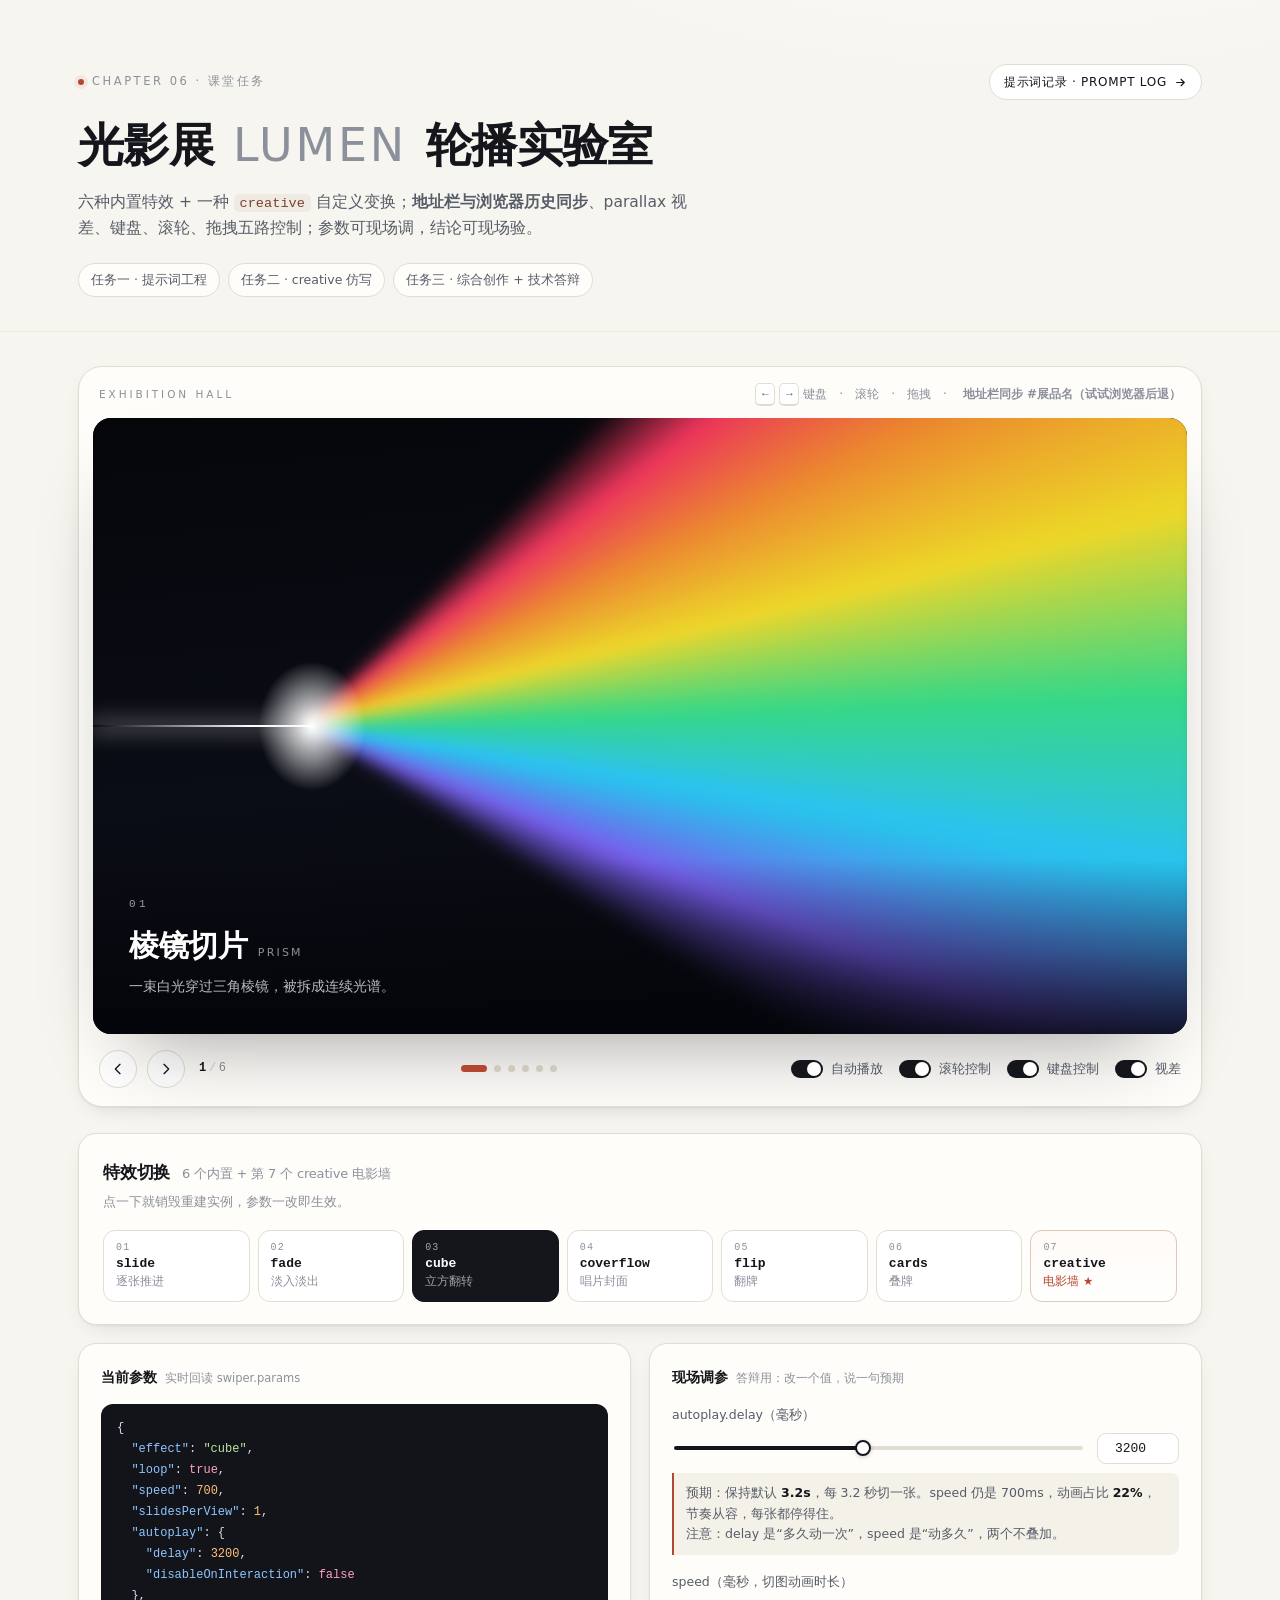
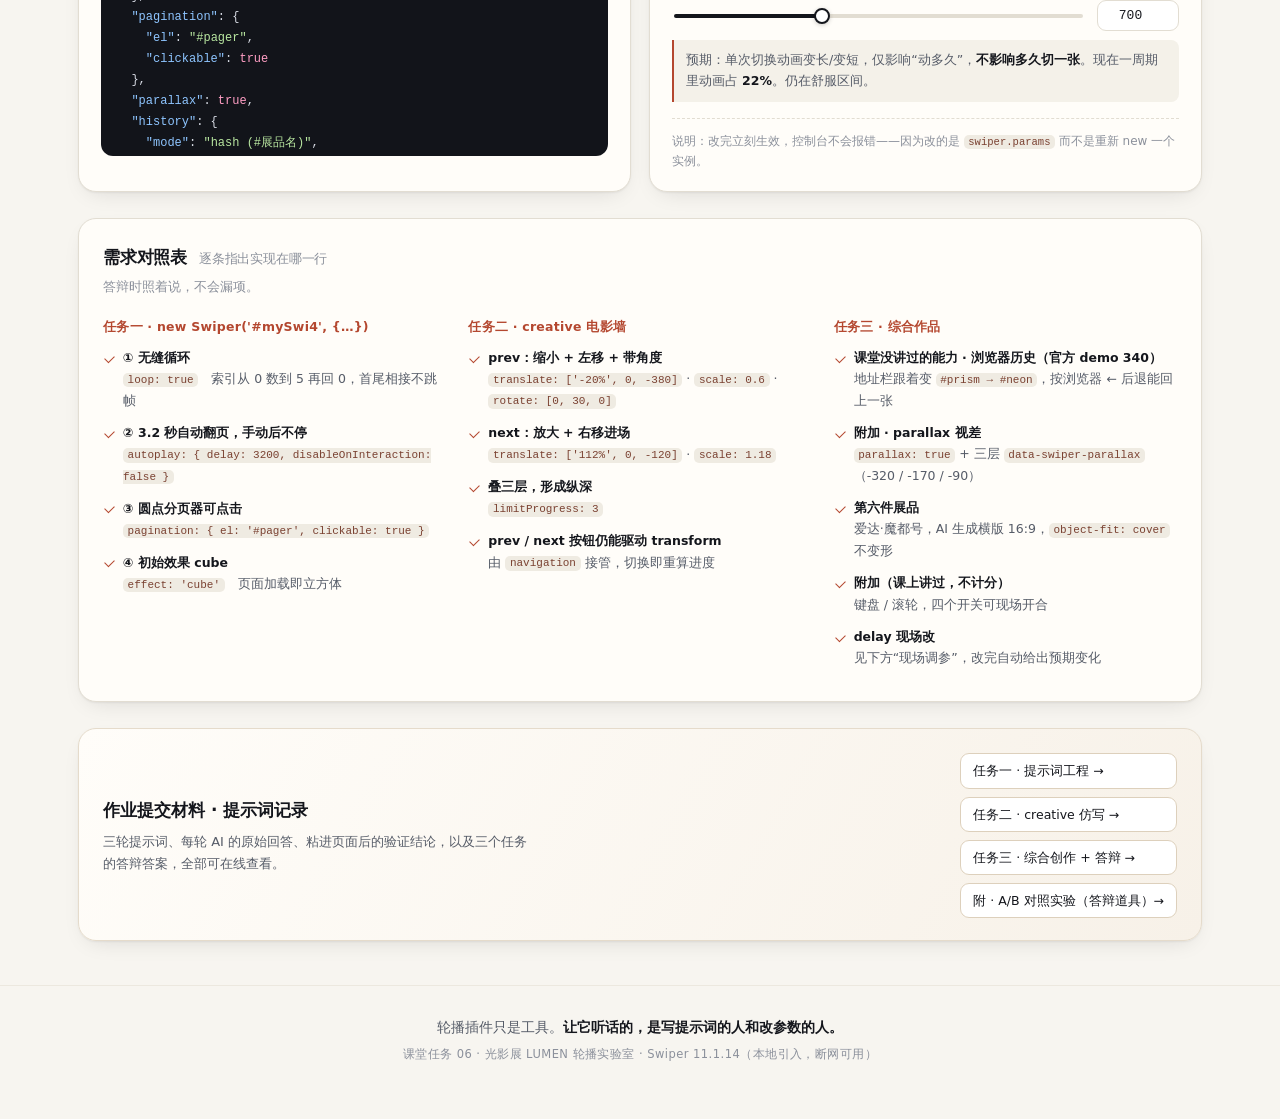
==== commit f1f65e1a: "feat: 任务三改用官方 demo 340 的浏览器历史（hash 承载 + 用户操作才 push）" ====
--- a/index.html
+++ b/index.html
@@ -19,7 +19,7 @@
       </a>
     </div>
     <h1>光影展 <span class="latin">LUMEN</span> 轮播实验室</h1>
-    <p class="lede">六种内置特效 + 一种 <code>creative</code> 自定义变换；<b>parallax 视差</b>、键盘、滚轮、拖拽四路控制；参数可现场调，结论可现场验。</p>
+    <p class="lede">六种内置特效 + 一种 <code>creative</code> 自定义变换；<b>地址栏与浏览器历史同步</b>、parallax 视差、键盘、滚轮、拖拽五路控制；参数可现场调，结论可现场验。</p>
     <ul class="badges">
       <li>任务一 · 提示词工程</li>
       <li>任务二 · creative 仿写</li>
@@ -35,7 +35,7 @@
     <div class="stage__bar">
       <span class="stage__label">EXHIBITION HALL</span>
       <span class="stage__hint">
-        <kbd>←</kbd><kbd>→</kbd> 键盘　·　滚轮横向切换　·　按住拖拽
+        <kbd>←</kbd><kbd>→</kbd> 键盘　·　滚轮　·　拖拽　·　<b>地址栏同步 #展品名（试试浏览器后退）</b>
       </span>
     </div>
 
@@ -43,7 +43,7 @@
       <div class="swiper" id="mySwi4">
         <div class="swiper-wrapper">
 
-          <div class="swiper-slide" data-name="棱镜切片" data-en="PRISM" data-desc="一束白光穿过三角棱镜，被拆成连续光谱——所谓“白”，其实是一整套颜色挤在一起。">
+          <div class="swiper-slide" data-history="prism" data-name="棱镜切片" data-en="PRISM" data-desc="一束白光穿过三角棱镜，被拆成连续光谱——所谓“白”，其实是一整套颜色挤在一起。">
             <div class="art art--prism"></div>
             <div class="slide__caption">
               <span class="slide__no" data-swiper-parallax="-320" data-swiper-parallax-opacity="0">01</span>
@@ -52,7 +52,7 @@
             </div>
           </div>
 
-          <div class="swiper-slide" data-name="霓虹谱" data-en="NEON" data-desc="单色光管按十二平均律排布，把听觉的频率关系翻译成视觉的间距关系。">
+          <div class="swiper-slide" data-history="neon" data-name="霓虹谱" data-en="NEON" data-desc="单色光管按十二平均律排布，把听觉的频率关系翻译成视觉的间距关系。">
             <div class="art art--neon"></div>
             <div class="slide__caption">
               <span class="slide__no" data-swiper-parallax="-320" data-swiper-parallax-opacity="0">02</span>
@@ -61,7 +61,7 @@
             </div>
           </div>
 
-          <div class="swiper-slide" data-name="液光" data-en="LIQUID LIGHT" data-desc="三色光在雾箱里缓慢对流，每一次对流的边界都不会重复。">
+          <div class="swiper-slide" data-history="liquid" data-name="液光" data-en="LIQUID LIGHT" data-desc="三色光在雾箱里缓慢对流，每一次对流的边界都不会重复。">
             <div class="art art--liquid"></div>
             <div class="slide__caption">
               <span class="slide__no" data-swiper-parallax="-320" data-swiper-parallax-opacity="0">03</span>
@@ -70,7 +70,7 @@
             </div>
           </div>
 
-          <div class="swiper-slide" data-name="光轨" data-en="TRACES" data-desc="长曝光记录下的城市车流，像一张被拉长的心电图。">
+          <div class="swiper-slide" data-history="traces" data-name="光轨" data-en="TRACES" data-desc="长曝光记录下的城市车流，像一张被拉长的心电图。">
             <div class="art art--trails"></div>
             <div class="slide__caption">
               <span class="slide__no" data-swiper-parallax="-320" data-swiper-parallax-opacity="0">04</span>
@@ -79,7 +79,7 @@
             </div>
           </div>
 
-          <div class="swiper-slide" data-name="光谱墙" data-en="SPECTRUM WALL" data-desc="七色竖条与观众的呼吸同步，走近一步，它就亮一分。">
+          <div class="swiper-slide" data-history="spectrum" data-name="光谱墙" data-en="SPECTRUM WALL" data-desc="七色竖条与观众的呼吸同步，走近一步，它就亮一分。">
             <div class="art art--spectrum"></div>
             <div class="slide__caption">
               <span class="slide__no" data-swiper-parallax="-320" data-swiper-parallax-opacity="0">05</span>
@@ -88,7 +88,7 @@
             </div>
           </div>
 
-          <div class="swiper-slide" data-name="爱达·魔都号" data-en="ADORA MAGIC CITY" data-desc="首艘国产大型邮轮，2024 年 1 月 1 日自上海吴淞口开启商业首航。总吨位 13.55 万吨，全长 323.6 米，2125 间客房，满载可容纳 5246 人。图由 AI 生成（横版 16:9）。">
+          <div class="swiper-slide" data-history="adora" data-name="爱达·魔都号" data-en="ADORA MAGIC CITY" data-desc="首艘国产大型邮轮，2024 年 1 月 1 日自上海吴淞口开启商业首航。总吨位 13.55 万吨，全长 323.6 米，2125 间客房，满载可容纳 5246 人。图由 AI 生成（横版 16:9）。">
             <img class="art art--photo" src="img/exhibit-06-adora.png" alt="黄昏海面上的大型邮轮，AI 生成示意图" />
             <div class="slide__caption">
               <span class="slide__no" data-swiper-parallax="-320" data-swiper-parallax-opacity="0">06</span>
@@ -218,9 +218,10 @@
       <div class="checklist__col">
         <h4>任务三 · 综合作品</h4>
         <ul>
-          <li><b>课堂没讲过的能力 · parallax 视差</b><code>parallax: true</code> + 三层 <code>data-swiper-parallax</code>（-320 / -170 / -90）</li>
+          <li><b>课堂没讲过的能力 · 浏览器历史（官方 demo 340）</b>地址栏跟着变 <code>#prism → #neon</code>，按浏览器 ← 后退能回上一张</li>
+          <li><b>附加 · parallax 视差</b><code>parallax: true</code> + 三层 <code>data-swiper-parallax</code>（-320 / -170 / -90）</li>
           <li><b>第六件展品</b>爱达·魔都号，AI 生成横版 16:9，<code>object-fit: cover</code> 不变形</li>
-          <li><b>附加（课上讲过，不计分）</b>键盘 <code>keyboard</code>、滚轮 <code>mousewheel</code>，四个开关可现场开合</li>
+          <li><b>附加（课上讲过，不计分）</b>键盘 / 滚轮，四个开关可现场开合</li>
           <li><b>delay 现场改</b>见下方“现场调参”，改完自动给出预期变化</li>
         </ul>
       </div>
--- a/css/style.css
+++ b/css/style.css
@@ -907,3 +907,32 @@
   .verify th,.verify td{ padding:8px 9px; }
   .log-end{ padding:20px 18px; }
 }
+
+/* 任务一里的单条对比块 */
+.mini-cmp{
+  margin:18px 0 0;
+  padding:16px 18px 14px;
+  border:1px solid var(--line);
+  border-radius:12px;
+  background:var(--paper-2);
+}
+.mini-cmp h4{
+  margin:0 0 4px;
+  font-size:13.5px; font-weight:650;
+}
+.mini-cmp .verify{ margin-top:12px; table-layout:fixed; }
+.mini-cmp .verify th:first-child,
+.mini-cmp .verify td:first-child{ width:82px; }
+.mini-cmp__cta{
+  margin:14px 0 0;
+  font-size:12.5px;
+  line-height:1.8;
+  color:var(--ink-2);
+  padding:10px 12px;
+  background:#f4f1e9;
+  border-left:2px solid var(--accent);
+  border-radius:0 8px 8px 0;
+}
+.mini-cmp__cta a{ color:var(--accent); font-weight:600; }
+.v-ok{ color:#256b45; font-weight:600; }
+.v-no{ color:#b4472f; font-weight:600; }
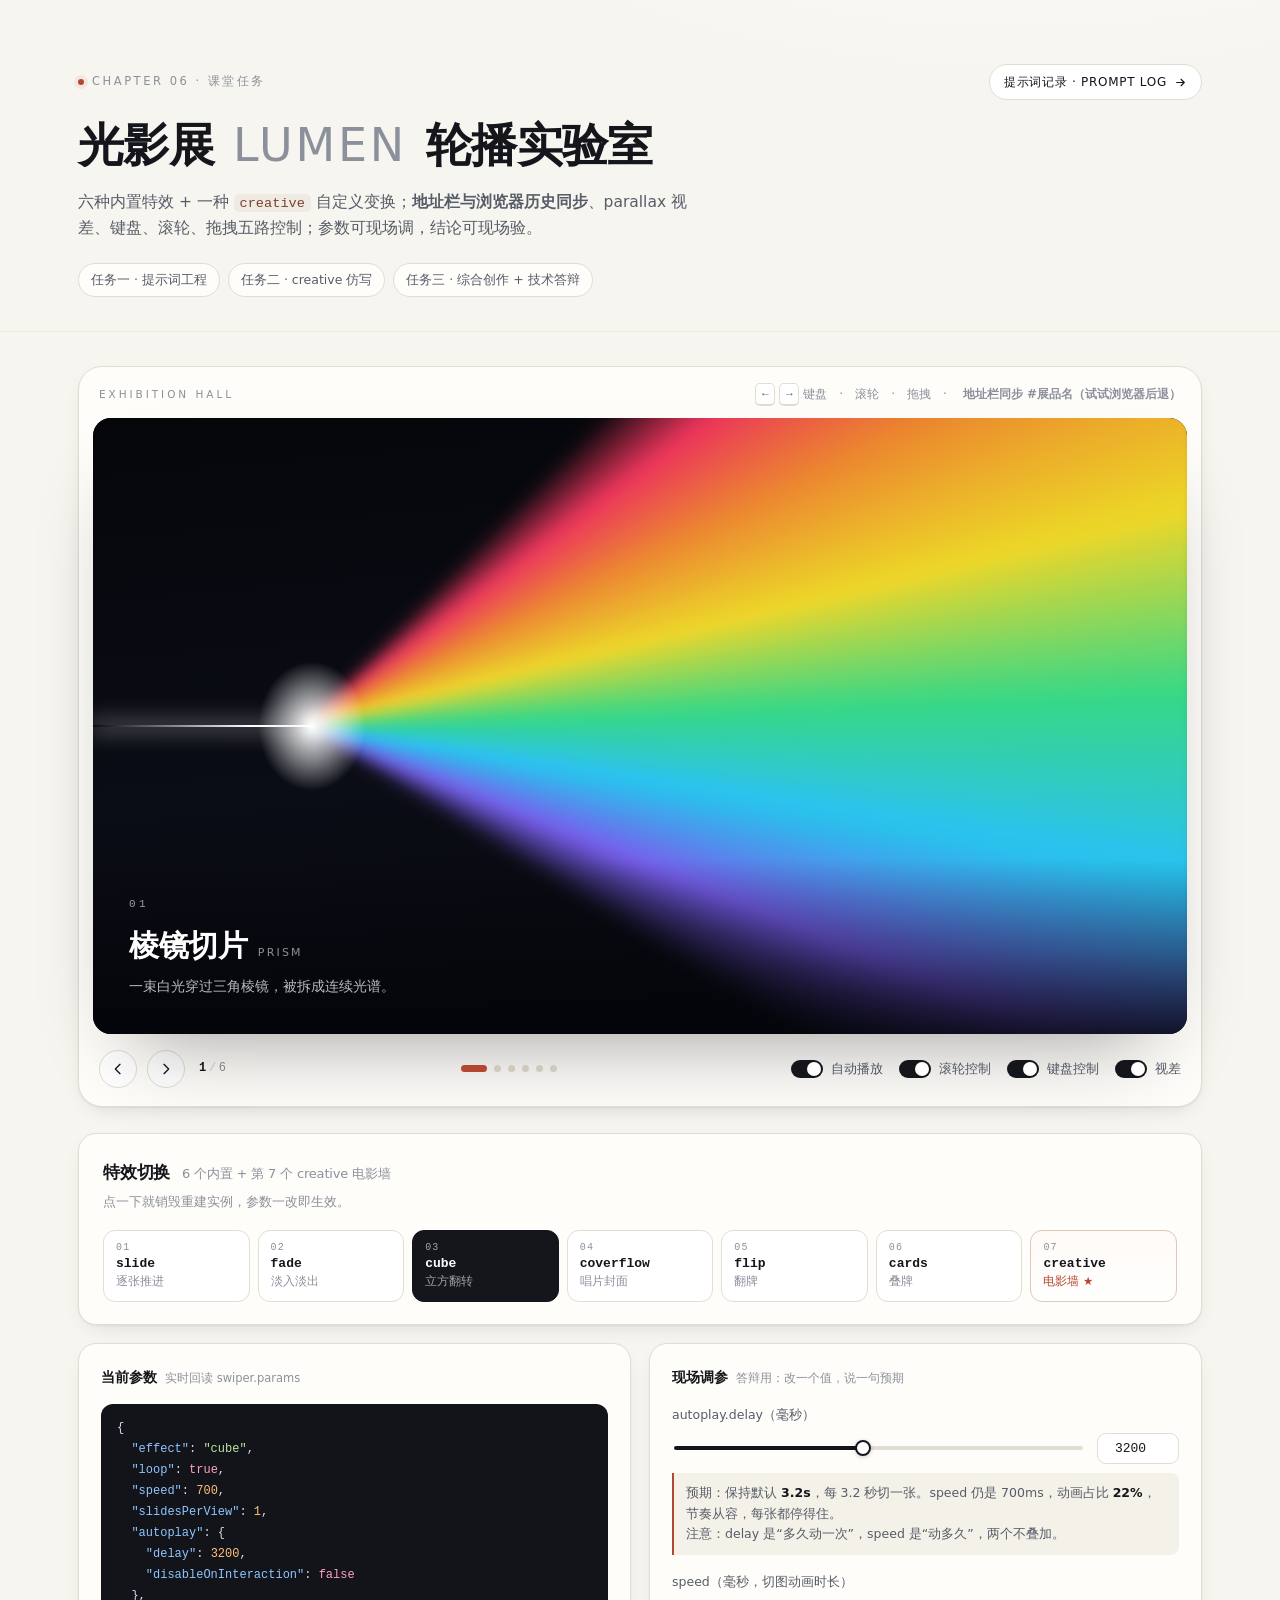
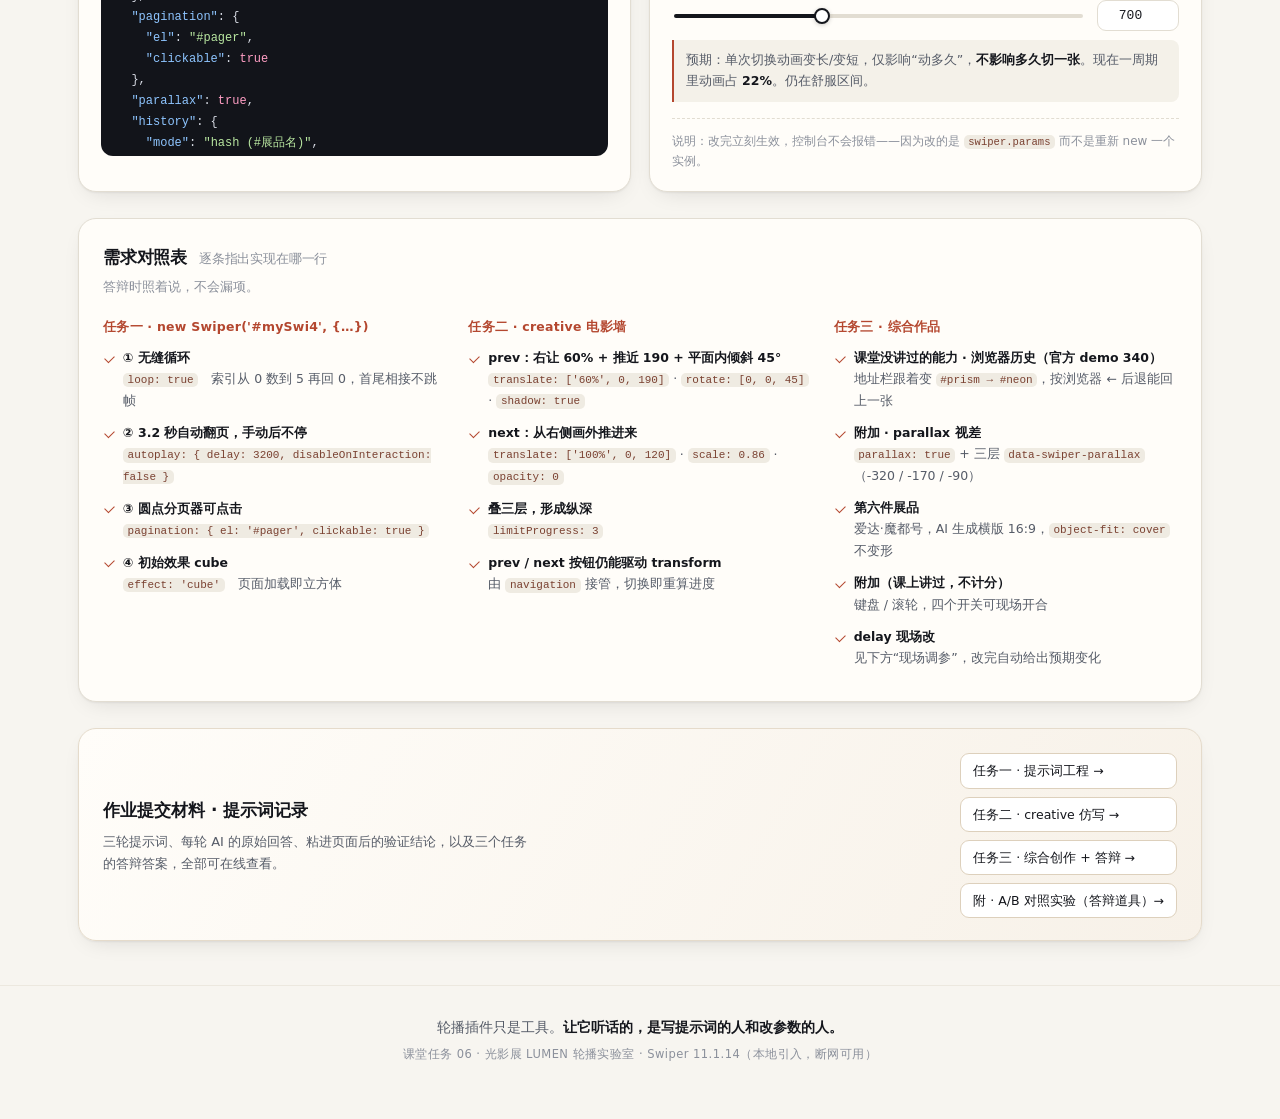
==== commit c1252eff: "feat: 任务二 creativeEffect 换成调参台参数（prev 右让+倾斜45，next 0.86 推进场）" ====
--- a/index.html
+++ b/index.html
@@ -209,8 +209,8 @@
       <div class="checklist__col">
         <h4>任务二 · creative 电影墙</h4>
         <ul>
-          <li><b>prev：缩小 + 左移 + 带角度</b><code>translate: ['-20%', 0, -380]</code> · <code>scale: 0.6</code> · <code>rotate: [0, 30, 0]</code></li>
-          <li><b>next：放大 + 右移进场</b><code>translate: ['112%', 0, -120]</code> · <code>scale: 1.18</code></li>
+          <li><b>prev：右让 60% + 推近 190 + 平面内倾斜 45°</b><code>translate: ['60%', 0, 190]</code> · <code>rotate: [0, 0, 45]</code> · <code>shadow: true</code></li>
+          <li><b>next：从右侧画外推进来</b><code>translate: ['100%', 0, 120]</code> · <code>scale: 0.86</code> · <code>opacity: 0</code></li>
           <li><b>叠三层，形成纵深</b><code>limitProgress: 3</code></li>
           <li><b>prev / next 按钮仍能驱动 transform</b>由 <code>navigation</code> 接管，切换即重算进度</li>
         </ul>
--- a/css/style.css
+++ b/css/style.css
@@ -936,3 +936,26 @@
 .mini-cmp__cta a{ color:var(--accent); font-weight:600; }
 .v-ok{ color:#256b45; font-weight:600; }
 .v-no{ color:#b4472f; font-weight:600; }
+
+/* 任务一顶部的提示词流水账入口 */
+.entry-link{
+  display:flex; align-items:center; gap:12px; flex-wrap:wrap;
+  margin:14px 0 0;
+  padding:11px 14px;
+  border:1px solid #d9cdb9;
+  border-radius:10px;
+  background:linear-gradient(180deg,#fffaf3,#fffdf9);
+}
+.entry-link a{
+  display:inline-flex; align-items:center; gap:6px;
+  font-size:12.5px; font-weight:600;
+  color:var(--accent);
+  text-decoration:none;
+  padding:5px 11px;
+  border:1px solid #e3d3c4;
+  border-radius:999px;
+  background:#fff;
+  transition:border-color .16s, background .16s, color .16s;
+}
+.entry-link a:hover{ background:var(--accent); border-color:var(--accent); color:#fff; }
+.entry-link span{ font-size:12px; color:var(--ink-3); line-height:1.6; }
